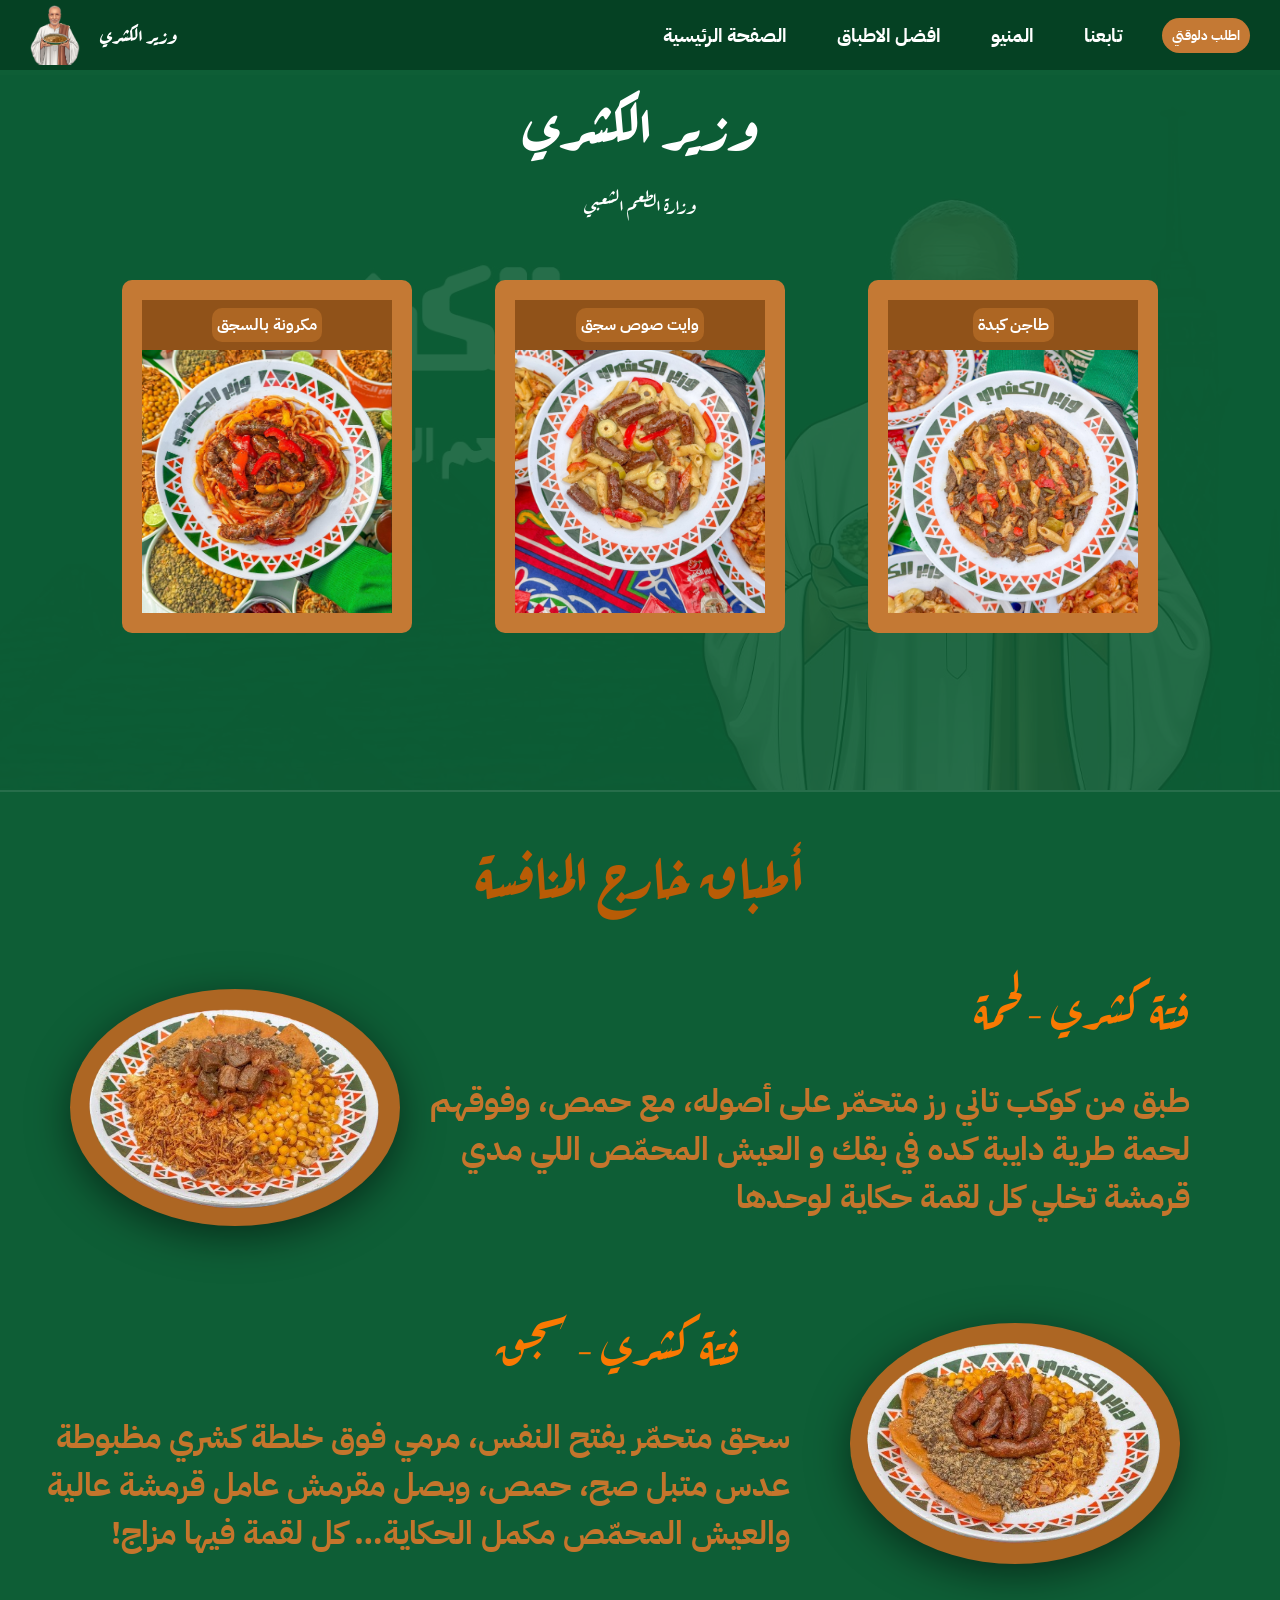
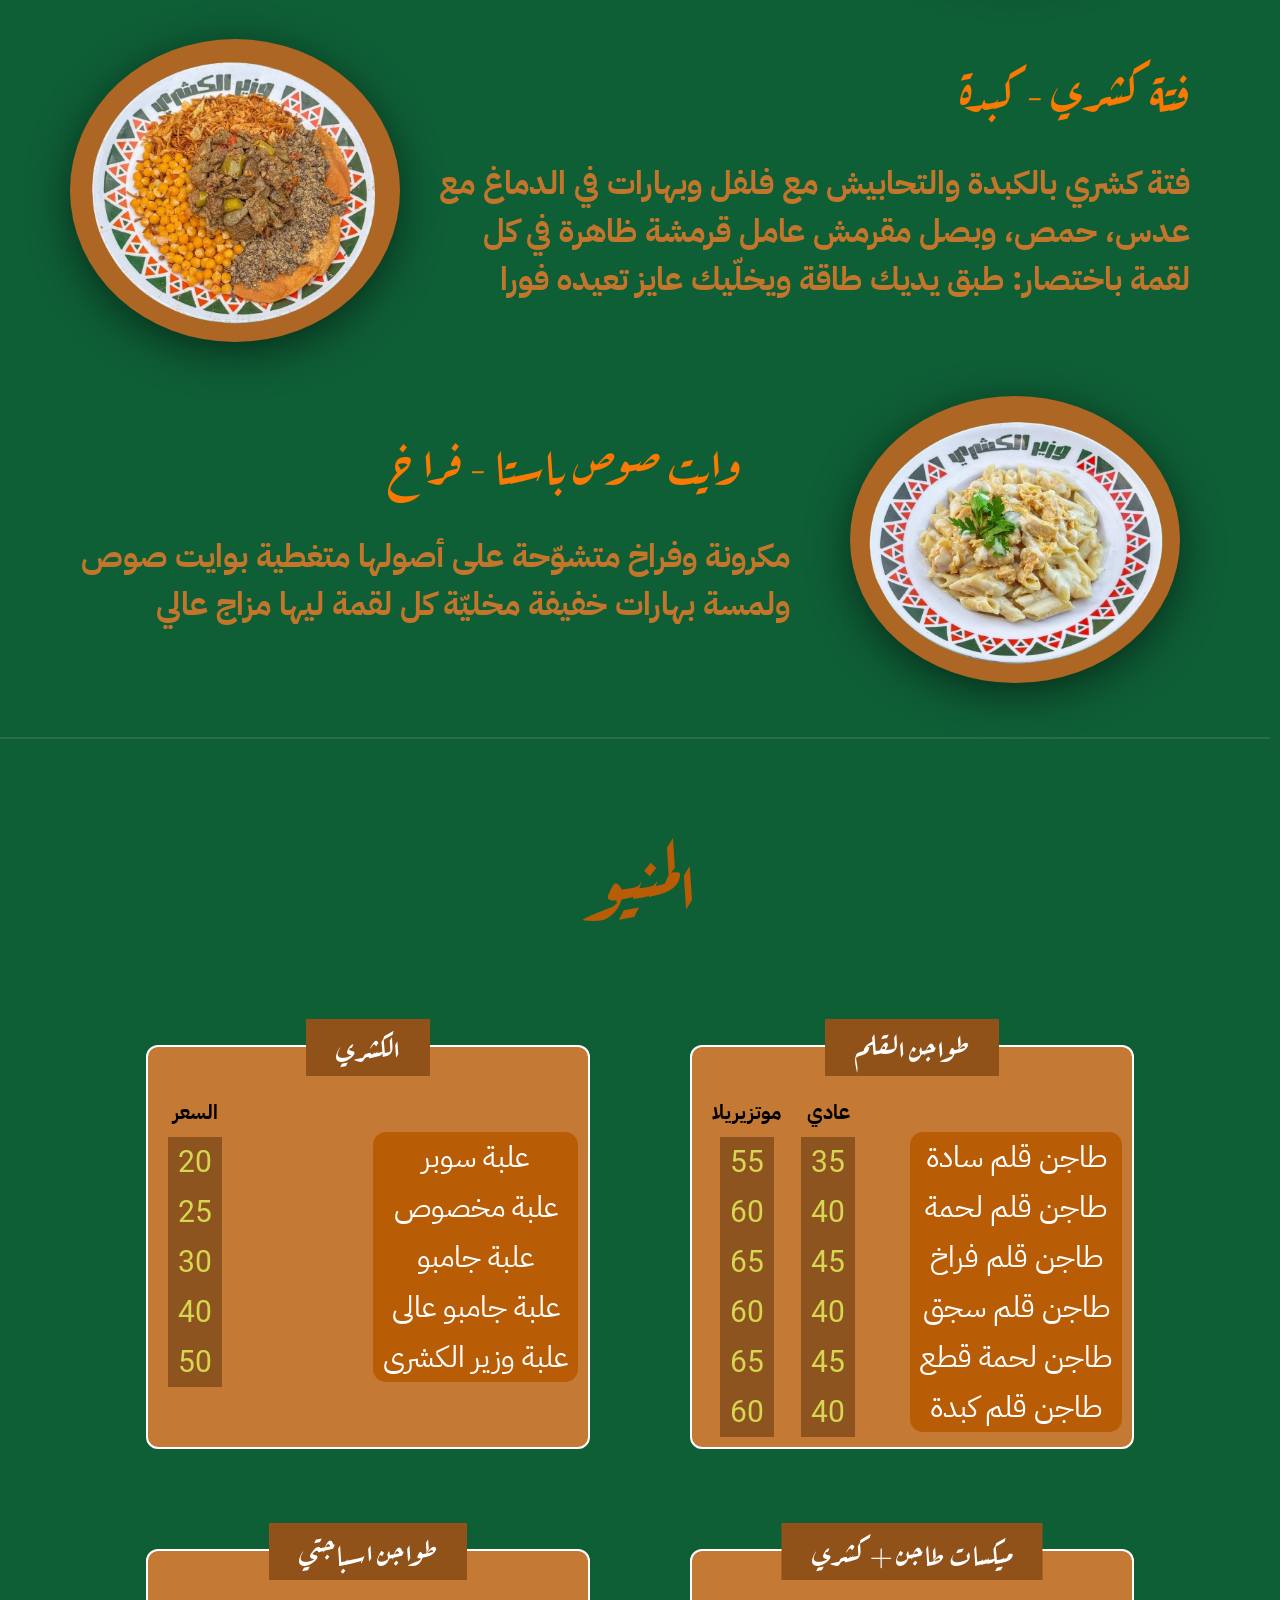
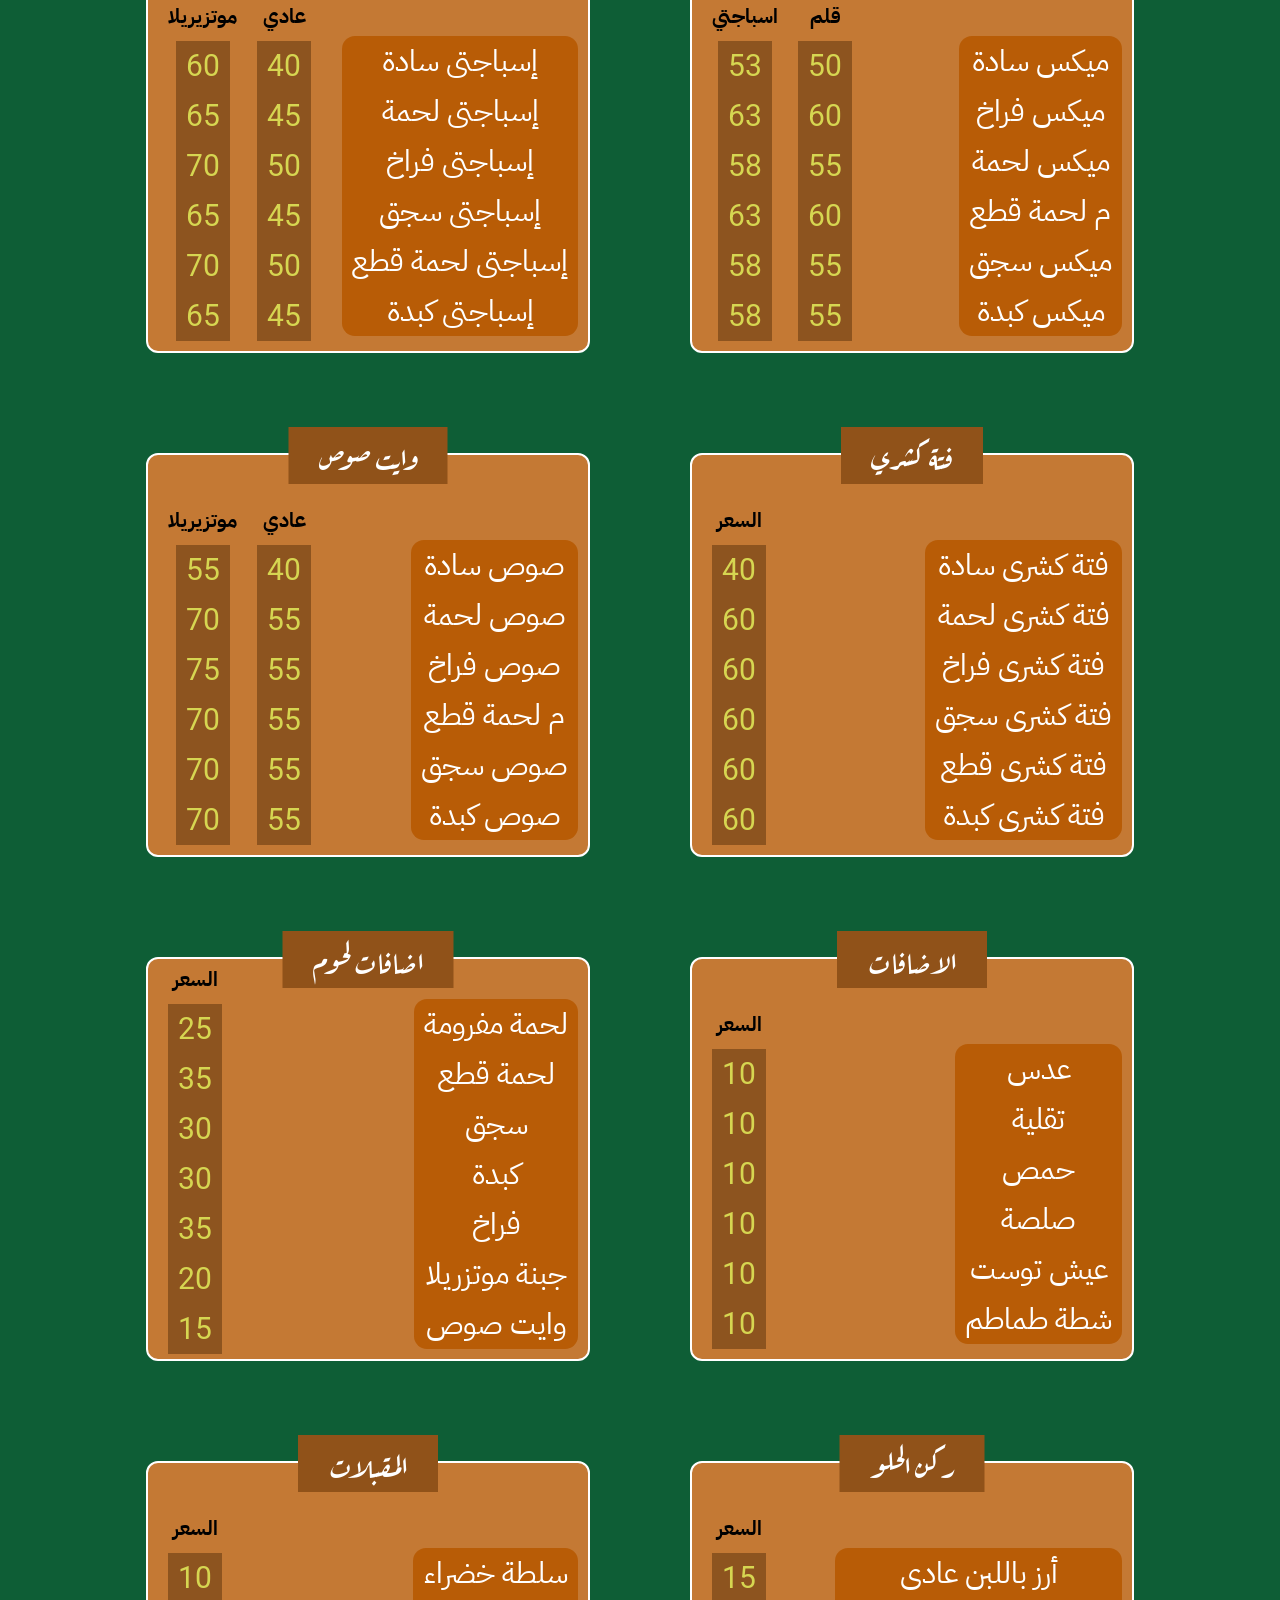
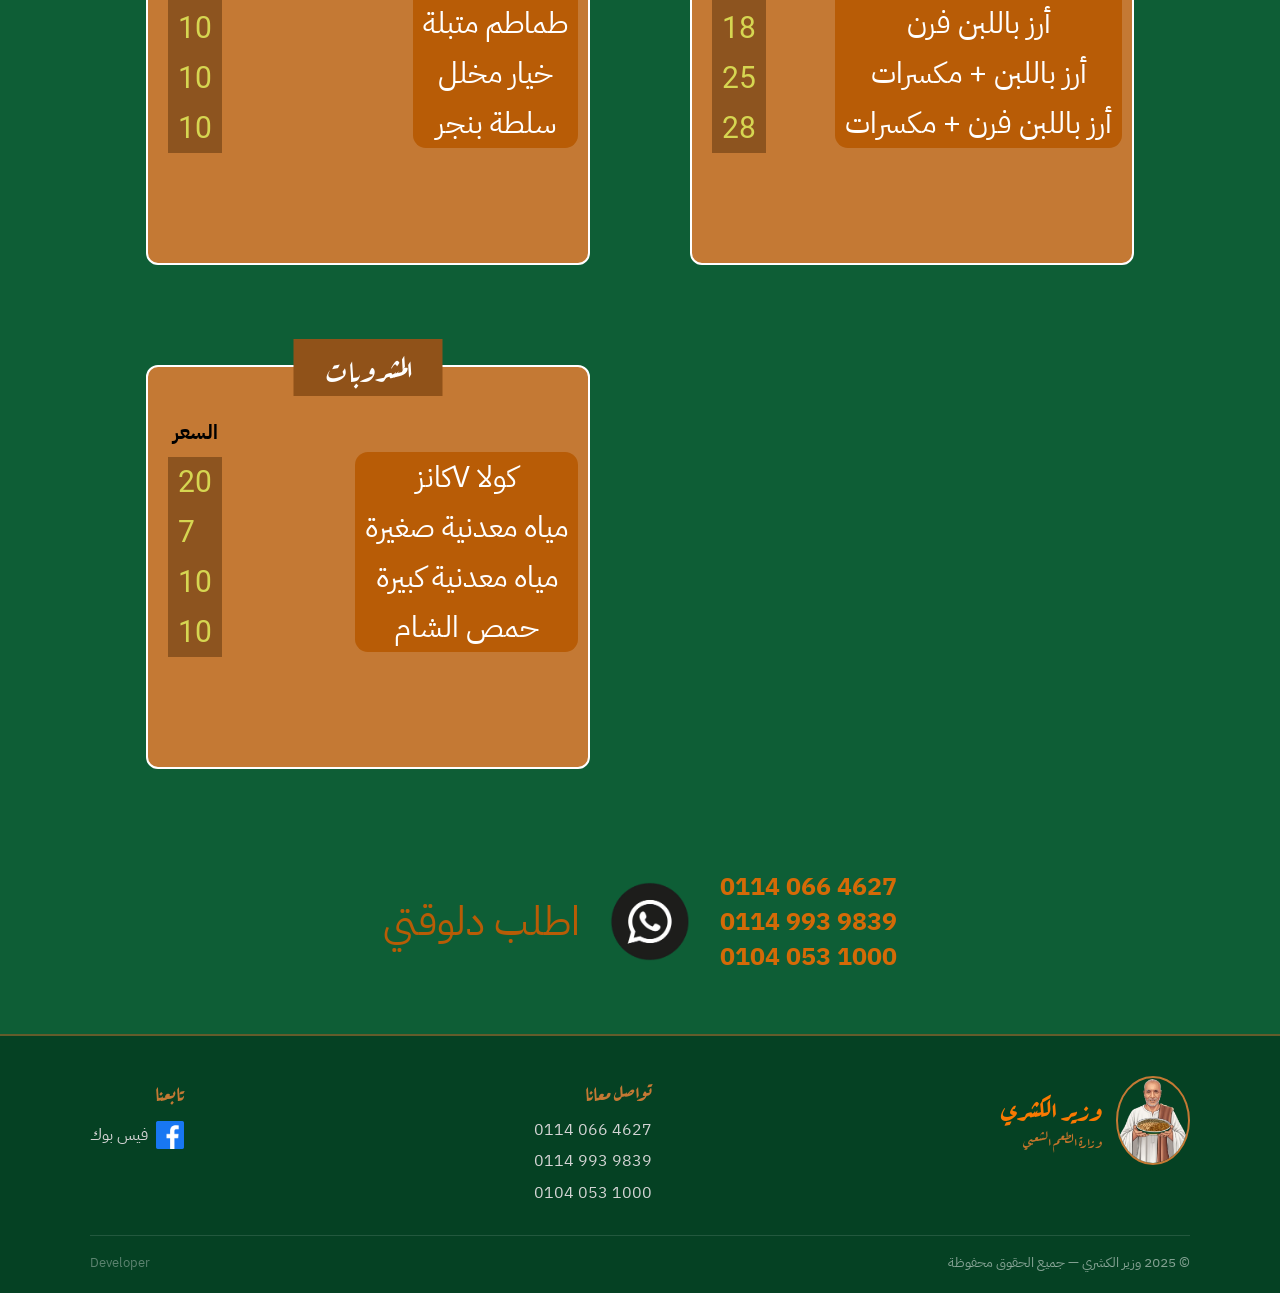
==== Index.html @ 10cee9a2 "Add files via upload" ====
<!DOCTYPE html>
<html lang="en">

<head>
  <link href="https://fonts.googleapis.com/css2?family=Noto+Naskh+Arabic:wght@400;700&display=swap" rel="stylesheet">
  <link href="https://fonts.googleapis.com/css2?family=Tajawal:wght@400;700&display=swap" rel="stylesheet">
  <link href="https://fonts.googleapis.com/css2?family=IBM+Plex+Sans+Arabic:wght@400;700&display=swap" rel="stylesheet">
  <link rel="preconnect" href="https://fonts.googleapis.com">
  <link rel="preconnect" href="https://fonts.gstatic.com" crossorigin>
  <link
    href="https://fonts.googleapis.com/css2?family=Aref+Ruqaa:wght@400;700&family=Roboto:ital,wght@0,100..900;1,100..900&display=swap"
    rel="stylesheet">
  <link rel="stylesheet" href="Css/style-general.css">
  <link rel="stylesheet" href="Css/style-header.css">
  <link rel="stylesheet" href="Css/style.css">
  <link rel="stylesheet" href="Css/style-footer.css">
  <meta charset="UTF-8">
  <meta name="viewport" content="width=device-width, initial-scale=1.0">
  <title>وزير الكشري</title>
</head>

<body>

  <header class="header">
    <div class="brand-side">
      <img class="brand-img" src="Images/brand.png">
      <div class="logo-container">
        <div class="logo">وزير الكشري</div>
        <span class="logo-tooltip">وزارة الطعم الشعبي</span>
      </div>
    </div>
    <nav class="nav">
      <ul class="links">
        <div class="tooltip-container">
          <li><a class="main-page-link" href="#home">الصفحة الرئيسية</a></li>
          <span class="tooltip">Main page</span>
        </div>
        <div class="tooltip-container">
          <li><a class="special-dish-link" href="#special-dishes">افضل الاطباق</a></li>
          <span class="tooltip">Special Dishes</span>
        </div>
        <div class="tooltip-container">
          <li><a class="menu-link" href="#menu-section">المنيو</a></li>
          <span class="tooltip">Menu</span>
        </div>
        <div class="tooltip-container">
          <li><a class="contact-link" href="#Follow-us-word">تابعنا</a></li>
          <span class="tooltip">Follow us</span>
        </div>
        <a href="#order-now-title" class="order-button">اطلب دلوقتي</a>
      </ul>
    </nav>
  </header>

  <div class="scroll-wrapper">
    <section class="home-section" id="home">
      <img class="background-image" src="Images/background-image.jpeg">
      <div class="intro">
        <h1 class="h1">وزير الكشري</h1>
        <p class="sub-intro">وزارة الطعم الشعبي</p>
      </div>
      <div class="main">
        <div class="item-container">
          <div class="item-name-container">
            <span class="dish-name">مكرونة بالسجق</span>
          </div>
          <img class="item-img" src="Images/first-img.jpeg" alt="">
          <div class="order-now-container">
            <a href="#order-now-title" class="order-link">اطلب دلوقتي</a>
          </div>
        </div>
        <div class="item-container">
          <div class="item-name-container">
            <span class="dish-name">وايت صوص سجق</span>
          </div>
          <img class="item-img" src="Images/second-img.jpeg" alt="">
          <div class="order-now-container">
            <a href="#order-now-title" class="order-link">اطلب دلوقتي</a>
          </div>
        </div>
        <div class="item-container item-container-3">
          <div class="item-name-container">
            <span class="dish-name">طاجن كبدة</span>
          </div>
          <img class="item-img" src="Images/third-img.jpeg" alt="">
          <div class="order-now-container num">
            <a href="#order-now-title" class="order-link">اطلب دلوقتي</a>
          </div>
        </div>
      </div>
    </section>

    <div class="h2-div">
      <h2 class="h2">أطباق خارج المنافسة</h2>
    </div>

    <section class="special-dishes-section" id="special-dishes">

      <div class="items-block">
        <div class="special-item-1">
          <a href="#media-section"><img class="special-dish-img-1" src="Images/special-dish-img-1.png"></a>
          <div class="description-div">
            <span class="special-dish-name">فتة كشري - لحمة</span>
            <p class="dish-description-1">
              طبق من كوكب تاني رز متحمّر على أصوله، مع حمص، وفوقهم لحمة
              طرية دايبة كده في بقك
              و العيش المحمّص اللي مدي قرمشة تخلي كل لقمة حكاية لوحدها
            </p>
          </div>
        </div>
        <div class="special-item-2">
          <div class="description-div">
            <span class="special-dish-name">فتة كشري - سجق</span>
            <p class="dish-description-2">
              سجق متحمّر يفتح النفس، مرمي فوق خلطة كشري مظبوطة
              عدس متبل صح، حمص، وبصل مقرمش عامل قرمشة عالية
              والعيش المحمّص مكمل الحكاية… كل لقمة فيها مزاج!
            </p>
          </div>
          <a href="#media-section"><img class="special-dish-img-2" src="Images/special-dish-img-2.png"></a>
        </div>
        <div class="special-item-3">
          <a href="#media-section"><img class="special-dish-img-3" src="Images/special-dish-img-3.png"></a>
          <div class="description-div">
            <span class="special-dish-name">فتة كشري - كبدة</span>
            <p class="dish-description-3">
              فتة كشري بالكبدة والتحابيش مع فلفل وبهارات في الدماغ مع
              عدس، حمص، وبصل مقرمش عامل قرمشة ظاهرة في كل لقمة
              باختصار: طبق يديك طاقة ويخلّيك عايز تعيده فورا
            </p>
          </div>
        </div>
        <div class="special-item-4">
          <div class="description-div">
            <span class="special-dish-name">وايت صوص باستا - فراخ</span>
            <p class="dish-description-4">
              مكرونة وفراخ متشوّحة على أصولها متغطية بوايت صوص
              ولمسة بهارات خفيفة مخليّة كل لقمة ليها مزاج عالي
            </p>
          </div>
          <a href="#media-section"><img class="special-dish-img-4" src="Images/special-dish-img-4.png"></a>
        </div>
      </div>
    </section>

    <section class="menu-section">
      <p class="the-menu" id="menu-section">المنيو</p>

      <div class="menu-box">
        <span class="menu-title">الكشري</span>
        <div class="item-name">
          <p>علبة سوبر</p>
          <p>علبة مخصوص</p>
          <p>علبة جامبو</p>
          <p>علبة جامبو عالى</p>
          <p>علبة وزير الكشرى</p>
        </div>
        <div class="item-prices">
          <div class="culom-type">
            <span class="item-type">السعر</span>
            <div class="prices">
              <p>20</p>
              <p>25</p>
              <p>30</p>
              <p>40</p>
              <p>50</p>
            </div>
          </div>
        </div>
      </div>

      <div class="menu-box">
        <span class="menu-title">طواجن القلم</span>
        <div class="item-prices">
          <div class="culom-type">
            <span class="item-type">موتزيريلا</span>
            <div class="prices">
              <p>55</p>
              <p>60</p>
              <p>65</p>
              <p>60</p>
              <p>65</p>
              <p>60</p>
            </div>
          </div>
          <div class="culom-type">
            <span class="item-type">عادي</span>
            <div class="prices">
              <p>35</p>
              <p>40</p>
              <p>45</p>
              <p>40</p>
              <p>45</p>
              <p>40</p>
            </div>
          </div>
        </div>
        <div class="item-name">
          <p>طاجن قلم سادة</p>
          <p>طاجن قلم لحمة</p>
          <p>طاجن قلم فراخ</p>
          <p>طاجن قلم سجق</p>
          <p>طاجن لحمة قطع</p>
          <p>طاجن قلم كبدة</p>
        </div>
      </div>

      <div class="menu-box">
        <span class="menu-title">طواجن اسباجتي</span>
        <div class="item-prices">
          <div class="culom-type">
            <span class="item-type">موتزيريلا</span>
            <div class="prices">
              <p>60</p>
              <p>65</p>
              <p>70</p>
              <p>65</p>
              <p>70</p>
              <p>65</p>
            </div>
          </div>
          <div class="culom-type">
            <span class="item-type">عادي</span>
            <div class="prices">
              <p>40</p>
              <p>45</p>
              <p>50</p>
              <p>45</p>
              <p>50</p>
              <p>45</p>
            </div>
          </div>
        </div>
        <div class="item-name">
          <p>إسباجتى سادة</p>
          <p>إسباجتى لحمة</p>
          <p>إسباجتى فراخ</p>
          <p>إسباجتى سجق</p>
          <p>إسباجتى لحمة قطع</p>
          <p>إسباجتى كبدة</p>
        </div>
      </div>

      <div class="menu-box">
        <span class="menu-title">ميكسات طاجن + كشري</span>
        <div class="item-prices">
          <div class="culom-type">
            <span class="item-type">اسباجتي</span>
            <div class="prices">
              <p>53</p>
              <p>63</p>
              <p>58</p>
              <p>63</p>
              <p>58</p>
              <p>58</p>
            </div>
          </div>
          <div class="culom-type">
            <span class="item-type">قلم</span>
            <div class="prices">
              <p>50</p>
              <p>60</p>
              <p>55</p>
              <p>60</p>
              <p>55</p>
              <p>55</p>
            </div>
          </div>
        </div>
        <div class="item-name">
          <p>ميكس سادة</p>
          <p>ميكس فراخ</p>
          <p>ميكس لحمة</p>
          <p>م لحمة قطع</p>
          <p>ميكس سجق</p>
          <p>ميكس كبدة</p>
        </div>
      </div>

      <div class="menu-box">
        <span class="menu-title">وايت صوص</span>
        <div class="item-prices">
          <div class="culom-type">
            <span class="item-type">موتزيريلا</span>
            <div class="prices">
              <p>55</p>
              <p>70</p>
              <p>75</p>
              <p>70</p>
              <p>70</p>
              <p>70</p>
            </div>
          </div>
          <div class="culom-type">
            <span class="item-type">عادي</span>
            <div class="prices">
              <p>40</p>
              <p>55</p>
              <p>55</p>
              <p>55</p>
              <p>55</p>
              <p>55</p>
            </div>
          </div>
        </div>
        <div class="item-name">
          <p>صوص سادة</p>
          <p>صوص لحمة</p>
          <p>صوص فراخ</p>
          <p>م لحمة قطع</p>
          <p>صوص سجق</p>
          <p>صوص كبدة</p>
        </div>
      </div>

      <div class="menu-box">
        <span class="menu-title">فتة كشري</span>
        <div class="item-name">
          <p>فتة كشرى سادة</p>
          <p>فتة كشرى لحمة</p>
          <p>فتة كشرى فراخ</p>
          <p>فتة كشرى سجق</p>
          <p>فتة كشرى قطع</p>
          <p>فتة كشرى كبدة</p>
        </div>
        <div class="item-prices">
          <div class="culom-type">
            <span class="item-type">السعر</span>
            <div class="prices">
              <p>40</p>
              <p>60</p>
              <p>60</p>
              <p>60</p>
              <p>60</p>
              <p>60</p>
            </div>
          </div>
        </div>
      </div>

      <div class="menu-box">
        <span class="menu-title">اضافات لحوم</span>
        <div class="item-name-meat">
          <p>لحمة مفرومة</p>
          <p>لحمة قطع</p>
          <p>سجق</p>
          <p>كبدة</p>
          <p>فراخ</p>
          <p>جبنة موتزريلا</p>
          <p>وايت صوص</p>
        </div>
        <div class="item-prices">
          <div class="culom-type-meat">
            <span class="item-type">السعر</span>
            <div class="prices">
              <p>25</p>
              <p>35</p>
              <p>30</p>
              <p>30</p>
              <p>35</p>
              <p>20</p>
              <p>15</p>
            </div>
          </div>
        </div>
      </div>

      <div class="menu-box">
        <span class="menu-title">الاضافات</span>
        <div class="item-name">
          <p>عدس</p>
          <p>تقلية</p>
          <p>حمص</p>
          <p>صلصة</p>
          <p>عيش توست</p>
          <p>شطة طماطم</p>
        </div>
        <div class="item-prices">
          <div class="culom-type">
            <span class="item-type">السعر</span>
            <div class="prices">
              <p>10</p>
              <p>10</p>
              <p>10</p>
              <p>10</p>
              <p>10</p>
              <p>10</p>
            </div>
          </div>
        </div>
      </div>

      <div class="menu-box">
        <span class="menu-title">المقبلات</span>
        <div class="item-name">
          <p>سلطة خضراء</p>
          <p>طماطم متبلة</p>
          <p>خيار مخلل</p>
          <p>سلطة بنجر</p>
        </div>
        <div class="item-prices">
          <div class="culom-type">
            <span class="item-type">السعر</span>
            <div class="prices">
              <p>10</p>
              <p>10</p>
              <p>10</p>
              <p>10</p>
            </div>
          </div>
        </div>
      </div>

      <div class="menu-box">
        <span class="menu-title">ركن الحلو</span>
        <div class="item-name">
          <p>أرز باللبن عادى</p>
          <p>أرز باللبن فرن</p>
          <p>أرز باللبن + مكسرات</p>
          <p>أرز باللبن فرن + مكسرات</p>
        </div>
        <div class="item-prices">
          <div class="culom-type">
            <span class="item-type">السعر</span>
            <div class="prices">
              <p>15</p>
              <p>18</p>
              <p>25</p>
              <p>28</p>
            </div>
          </div>
        </div>
      </div>

      <div class="menu-box">
        <span class="menu-title">المشروبات</span>
        <div class="item-name">
          <p>كانزV كولا</p>
          <p>مياه معدنية صغيرة</p>
          <p>مياه معدنية كبيرة</p>
          <p>حمص الشام</p>
        </div>
        <div class="item-prices">
          <div class="culom-type">
            <span class="item-type">السعر</span>
            <div class="prices">
              <p>20</p>
              <p>7</p>
              <p>10</p>
              <p>10</p>
            </div>
          </div>
        </div>
      </div>

      <div class="Whatsapp-contaner">
        <p class="order-now-title" id="order-now-title">اطلب دلوقتي</p>
        <div class="Whatsapp-num-div">
          <div class="WhatsApp-icon-div">
            <img class="whatsapp-icon" src="icons/whatsapp-icon-.png" alt="">
            <span class="WhatsApp-tooltip">WhatsApp</span>
          </div>
          <div class="Whatsapp-numbers">
            <p class="num">0114 066 4627</p>
            <p class="num">0114 993 9839</p>
            <p class="num">0104 053 1000</p>
          </div>
        </div>
      </div>

    </section>

    
  </div>

  <footer class="site-footer">
    <div class="footer-content">
      <div class="footer-brand">
        <img class="footer-brand-img" src="Images/brand.png" alt="وزير الكشري">
        <div class="footer-brand-text">
          <span class="footer-name">وزير الكشري</span>
          <span class="footer-slogan">وزارة الطعم الشعبي</span>
        </div>
      </div>
      <div class="footer-contact">
        <span class="footer-heading">تواصل معانا</span>
        <p>0114 066 4627</p>
        <p>0114 993 9839</p>
        <p>0104 053 1000</p>
      </div>
      <div class="footer-social">
        <span class="footer-heading">تابعنا</span>
        <a class="footer-fb-link" href="https://www.facebook.com/WazeerElkoshary/" target="_blank">
          <img class="footer-fb-icon" src="icons/facebock-image.png" alt="Facebook">
          <span>فيس بوك</span>
        </a>
      </div>
    </div>
    <div class="footer-bottom">
      <p class="copyright">&copy; 2025 وزير الكشري — جميع الحقوق محفوظة</p>
      <a class="dev-page-link" href="http://127.0.0.1:5500/developer-page.html" target="_blank">Developer</a>
    </div>
  </footer>


</body>

</html>
---- Css/style-general.css ----
html {
  scroll-behavior: smooth;
}

body {
  font-family: Roboto, Arial, Helvetica, sans-serif;
  margin: 0;
  min-height: 100vh;
  background-color: #0e5e36;
  padding-top: 75px;
  display: flex;
  flex-direction: column;
}

@media (max-width: 768px) {
  .brand-side {
    display: flex;
    align-items: center;
    gap: 10px;
  }

  .logo {
    display: none;
  }

  .brand-img {
    position: relative;
    height: 45px;
    width: 45px;
    border-radius: 50%;
    object-fit: cover;
    object-position: top;
  }

  .nav .links a {
    font-size: 0.8rem;
    text-decoration: none;
    color: white;
    opacity: 0.9;
  }

  .background-image,
  .item-container-3,
  .tooltip,
  .logo-tooltip,
  .WhatsApp-tooltip {
    display: none;
  }

  .main .item-container-3 {
    display: none;
  }

  .main {
    position: relative;
    left: 40px;
    display: flex;
    align-items: center;
  }

  .sub-intro {
    font-size: 20px;
    text-align: center;
    color: white;
  }

  .h2-div {
    margin-top: -100px;
  }

  .special-dishes-section {
    display: flex;
    flex-direction: column;
  }

  .special-item-1,
  .special-item-2,
  .special-item-3,
  .special-item-4 {
    display: flex;
    align-items: center;
    justify-content: space-between;
  }

  .items-block .special-dish-img-1,
  .items-block .special-dish-img-2,
  .items-block .special-dish-img-3,
  .items-block .special-dish-img-4 {
    width: 200px;
  }

  .description-div .dish-description-1,
  .description-div .dish-description-2,
  .description-div .dish-description-3,
  .description-div .dish-description-4 {
    font-size: 1.2rem;
  }

  .scroll-wrapper .menu-section {
    position: relative;
    top: 300px;
    grid-template-columns: repeat(2, 1fr);
  }

  .menu-section .menu-box {
    width: 260px;
    height: 300px;
    padding: 10px 20px;
  }

  .menu-box .menu-title {
    font-size: 20px;
    padding: 5px 30px;
    top: -25px;
  }

  .menu-box .item-name,
  .menu-box .item-name-meat {
    padding: 0 8px;
    font-size: 18px;
    font-weight: 700;
    right: 10px;
    top: 48px;
    line-height: 38px;
  }

  .item-prices .culom-type,
  .item-prices .culom-type-meat {
    top: 10px;
  }

  .item-type {
    font-size: 14px;
    font-weight: 700;
  }

  .culom-type .prices,
  .culom-type-meat .prices {
    font-size: 18px;
    line-height: 37px;
    padding: 0px 8px;
    margin-top: 8px;
  }

  .Whatsapp-contaner .order-now-title {
    font-size: 30px;
  }

  .Whatsapp-contaner .whatsapp-icon {
    width: 60px;
  }

  .Whatsapp-numbers .num {
    font-size: 18px;
  }

  .contact-section .facebock-cotainer {
    top: -230px;
  }
}

@media (768px < width <= 1190px) {
  .background-image {
    display: none;
  }

  .home-section {
    border-bottom: 1px solid rgba(128, 128, 128, 0.5);
  }

  .items-block .special-dish-img-1,
  .items-block .special-dish-img-2,
  .items-block .special-dish-img-3,
  .items-block .special-dish-img-4 {
    width: 270px;
  }

  .description-div .dish-description-1,
  .description-div .dish-description-2,
  .description-div .dish-description-3,
  .description-div .dish-description-4 {
    font-size: 1.8rem;
  }

  .scroll-wrapper .menu-section {
    position: relative;
    top: 280px;
    grid-template-columns: repeat(2, 1fr);
  }

  .menu-section .menu-box {
    width: 350px;
    height: 350px;
    padding: 10px 20px;
  }

  .menu-box .menu-title {
    font-size: 25px;
    top: -25px;
  }

  .menu-box .item-name,
  .menu-box .item-name-meat {
    top: 50px;
    line-height: 45px;
    font-size: 25px;
  }

  .item-prices .culom-type,
  .item-prices .culom-type-meat {
    top: 10px;
  }

  .item-type {
    font-size: 17px;
  }

  .culom-type .prices,
  .culom-type-meat .prices {
    font-size: 23px;
    line-height: 45px;
    padding: 0px 8px;
    margin-top: 10px;
  }

  .Whatsapp-contaner .order-now-title {
    font-size: 34px;
  }

  .Whatsapp-contaner .whatsapp-icon {
    width: 70px;
  }

  .Whatsapp-numbers .num {
    font-size: 24px;
  }

 
}

@media (1190px < width <= 1590px) {
  

  .items-block .special-dish-img-1,
  .items-block .special-dish-img-2,
  .items-block .special-dish-img-3,
  .items-block .special-dish-img-4 {
    width: 300px;
  }

  .description-div .dish-description-1,
  .description-div .dish-description-2,
  .description-div .dish-description-3,
  .description-div .dish-description-4 {
    font-size: 2rem;
  }

  .scroll-wrapper .menu-section {
    position: relative;
    top: 290px;
    grid-template-columns: repeat(2, 1fr);
  }

 
}

@media (width > 1590px) {
  .scroll-wrapper .menu-section {
    position: relative;
    top: 500px;
    grid-template-columns: repeat(3, 1fr);
  }
}
---- Css/style-header.css ----
.header {
  white-space: nowrap;
  display: flex;
  align-items: center;
  justify-content: space-between;
  background-color: #054123;
  position: fixed;
  left: 0;
  right: 0;
  top: 0;
  height: 70px;
  z-index: 100;
  font-family: "IBM Plex Sans Arabic", sans-serif;
}

.links {
  position: relative;
  right: 30px;
  list-style: none;
  display: flex;
  align-items: center;
  gap: 30px;
}

.links a {
  font-weight: 700;
  font-size: 19px;
  text-decoration: none;
  color: white;
  padding: 6px 10px;
  border-radius: 6px;
  transition: all 0.2s;
  display: inline-block;
}

.main-page-link:hover,
.special-dish-link:hover,
.menu-link:hover,
.contact-link:hover {
  transform: scale(1.1); /* ✅ */
}

.logo-container {
  display: flex;
  justify-content: center;
  position: relative;
}

.logo {
  position: relative;
  left: 10px;
  color: white;
  font-weight: 700;
  font-size: 20px;
  font-family: "Aref Ruqaa", serif;
  cursor: pointer;
}

.logo:hover {
  transform: scale(1.2);
}

.logo-tooltip {
  position: absolute;
  bottom: -35px;
  color: white;
  background: none;

  font-family: "Aref Ruqaa", serif;
  border-radius: 20px;
  font-size: 16px;
  white-space: nowrap;
  pointer-events: none;
  opacity: 0;
  transition: opacity 0.2s;
}

.logo-container:hover .logo-tooltip {
  opacity: 1;
}

.links .order-button {
  font-size: 13px;
  background-color: #c47934;
  color: white;
  border: none;
  padding: 8px 10px;
  border-radius: 60px;
  transition: all 0.25s;
  font-family: "IBM Plex Sans Arabic", sans-serif;
  cursor: pointer;
  
}

.order-button:hover {
  opacity: 0.9;
}

.brand-side {
  position: relative;
  left: 30px;
  display: flex;
  align-items: center;
  gap: 10px;
}

.brand-img {
  width: 50px;
}

.tooltip-container {
  position: relative;
  display: flex;
  justify-content: center;
}

.tooltip {
  position: absolute;
  bottom: -40px;
  white-space: nowrap;
  background-color: #c47934;
  padding: 4px 7px;
  border-radius: 20px;
  color: white;
  font-family: Roboto;
  font-weight: 700;
  font-size: 13px;
  opacity: 0;
  pointer-events: none;
  transition: all 0.2s;
}

.tooltip-container:hover .tooltip {
  opacity: 1;
}
---- Css/style.css ----
.home-section {
  position: relative;
}

.background-image {
  position: absolute;
  top: 0;
  left: 0;
  width: 100%;
  height: 715px;
  object-fit: cover;
  object-position: middle;
  opacity: 0.1;
  z-index: 0;
  border-bottom: 2px solid white;
}

.special-dishes-section-backbround-img {
  position: absolute;
  top: -160px;
  bottom: 0;
  left: 0;
  width: 100%;
  height: 1665px;
  object-fit: cover;
  object-position: bottom;
  opacity: 0.1;
  z-index: 0;
}

.intro,
.main {
  position: relative;
  z-index: 1;
}

.h1 {
  color: white;
  font-family: "Aref Ruqaa", serif;
  font-size: 60px;
  margin: 0;
}

.sub-intro {
  font-family: "Aref Ruqaa", serif;
  color: white;
  font-size: 20px;
}

.intro {
  display: flex;
  align-items: center;
  justify-content: center;
  flex-direction: column;

}

.main {
  display: grid;
  grid-template-columns: repeat(3, 1fr);
  gap: 20px;
  padding: 30px 40px;
  max-width: 1100px;
  margin: 0 auto;
  justify-items: center;
}

.main img {
  width: 250px;
}

.item-container,
.item-container-3 {
  margin-top: 10px;
  position: relative;
  display: flex;
  align-items: center;
  justify-content: center;
  padding: 20px;
  background-color: #c47934;
  border-radius: 10px;
  width: 250px;
  transition: transform 0.3s ease;
}

.main div:hover {
  transform: scale(1.05);
}

.item-img:hover {
  opacity: 0.9;
}

.item-name-container {
  position: absolute;
  top: 20px;
  background-color: #905219;
  height: 50px;
  width: 250px;
  display: flex;
  align-items: center;
  justify-content: center;
  z-index: 1;
}

.order-now-container {
  position: absolute;
  bottom: 20px;
  background-color: #905219;
  height: 50px;
  width: 250px;
  display: flex;
  align-items: center;
  justify-content: center;
  opacity: 0;
  transition: opacity 0.7s ease;
}

.order-link,
.dish-name {
  text-decoration: none;
  color: white;
  font-family: "IBM Plex Sans Arabic", sans-serif;
  font-weight: 700;
  background-color: #ad6623;
  padding: 5px;
  border: 1px solid white;
  border-radius: 10px;
}

.dish-name {
  border: none;
}

.item-container:hover .order-now-container {
  opacity: 0.9;
  width: 240px;
}

.h2-div {
  position: relative;
  top: 160px;
  display: flex;
  justify-content: center;
}

.h2 {
  color: #b85c06;
  font-family: "Aref Ruqaa", serif;
  font-size: 60px;
  margin: 0;
  z-index: 1;
}

.special-dishes-section {
  position: relative;
  top: 210px;
  right: 10px;
  border-bottom: 2px solid rgba(255, 255, 255, 0.1);
  padding-bottom: 50px;
}

.special-item-1,
.special-item-2,
.special-item-3,
.special-item-4 {
  display: flex;
  align-items: center;
  justify-content: space-between;
  gap: 120px;
  padding: 0 10px;
}

.special-item-3 {
  gap: 80px;
}

.special-dish-img-1,
.special-dish-img-2,
.special-dish-img-3,
.special-dish-img-4 {
  width: 350px;
  filter: drop-shadow(0px 10px 20px rgba(0, 0, 0, 0.5));
  transition: transform 0.3s ease;
  background-color: #ad6623;
  border-radius: 50%;
  padding: 15px;
}

.special-dish-img-1:hover,
.special-dish-img-2:hover,
.special-dish-img-3:hover,
.special-dish-img-4:hover {
  transform: scale(1.08);
}

.special-dish-img-1,
.special-dish-img-3 {
  position: relative;
  left: 50px;
}

.special-dish-img-2,
.special-dish-img-4 {
  position: relative;
  right: 60px;
}

.dish-description-1,
.dish-description-2,
.dish-description-3,
.dish-description-4 {
  color: #c4752c;
  font-size: 40px;
  font-family: "IBM Plex Sans Arabic", sans-serif;
  font-weight: 700;
  max-width: 1300px;
}

.dish-description-3 {
  margin-left: 50px;
}

.dish-description-2,
.dish-description-4 {
  position: relative;
  left: 50px;
}

.special-dish-name {
  color: #f97902;
  font-family: "Aref Ruqaa", serif;
  font-size: 50px;
  text-align: right;
}

.description-div {
  position: relative;
  right: 50px;
  display: flex;
  flex-direction: column;
  direction: rtl;
  text-align: right;
}

.items-block {
  display: flex;
  flex-direction: column;
  gap: 50px;
  padding: 0 20px;
}

.menu-section {
  position: relative;
  width: fit-content;
  margin: 0 auto;
  display: grid;
  grid-template-columns: repeat(3, 400px);
  column-gap: 100px;
  row-gap: 100px;
  top: 500px;
}

.menu-box p,
.menu-box-meat p {
  margin: 0;
}

.menu-box {
  position: relative;
  background-color: #c47934;
  width: 400px;
  height: 400px;
  border: 2px solid white;
  border-radius: 12px;
  padding: 0 20px;
}

.menu-title {
  position: absolute;
  font-size: 30px;
  padding: 5px 30px;
  background-color: #905219;
  font-family: "Aref Ruqaa", serif;
  color: white;
  top: -28px;
  white-space: nowrap;
  left: 50%;
  transform: translateX(-50%) scale(1);
  transition: all 0.3s;
  cursor: default;
}

.menu-title:hover {
  transform: translateX(-50%) scale(1.3);
}

.item-prices {
  display: flex;
  align-items: center;
  font-size: 20px;
  gap: 20px;
}

.item-name,
.item-name-meat {
  background-color: #b85c06;
  padding: 0 10px;
  border-radius: 13px;
  color: white;
  position: absolute;
  font-size: 30px;
  font-family: "IBM Plex Sans Arabic", sans-serif;
  display: flex;
  flex-direction: column;
  align-items: center;
  right: 10px;
  top: 85px;
  line-height: 50px;
}

.culom-type,
.culom-type-meat {
  font-family: "IBM Plex Sans Arabic", sans-serif;
  display: flex;
  flex-direction: column;
  align-items: center;
  position: relative;
  top: 50px;
}

.item-type {
  font-weight: 700;
}

.prices {
  color: rgb(214, 214, 81);
  font-family: Roboto;
  font-size: 30px;
  margin-top: 10px;
  line-height: 50px;
  background-color: #8d541f;
  padding: 0px 10px;
}

.the-menu {
  grid-column: 1 / -1;
  text-align: center;
  font-size: 80px;
  font-family: "Aref Ruqaa", serif;
  color: #b85c06;
  margin: 0;
}

.culom-type-meat {
  top: 5px;
}

.item-name-meat {
  top: 40px;
}

.order-now-title {
  padding: 0;
  margin: 0;
}

.Whatsapp-contaner {
  display: flex;
  justify-content: center;
  align-items: center;
  grid-column: 1/ -1;
  gap: 30px;
}

.Whatsapp-num-div {
  display: flex;
  align-items: center;
  gap: 30px;
}

.whatsapp-icon {
  width: 80px;
}

.Whatsapp-numbers p {
  margin: 0;
  line-height: 35px;
}

.Whatsapp-numbers {
  display: flex;
  flex-direction: column;
  font-size: 25px;
  font-family: "IBM Plex Sans Arabic", sans-serif;
  color: #d46a07;
  font-weight: 700;
}

.order-now-title {
  font-size: 40px;
  color: #b85c06;
  font-family: "IBM Plex Sans Arabic", sans-serif;
  cursor: default;
}

.num,
.whatsapp-icon,
.Whatsapp-numbers,
.order-now-title {
  transition: all 0.3s ease;
}

.num:hover,
.Whatsapp-numbers:hover,
.whatsapp-icon:hover,
.order-now-title:hover {
  cursor: pointer;
  transform: scale(1.1);
}

.WhatsApp-icon-div {
  display: flex;
  flex-direction: column;
  justify-content: center;
  position: relative;
}

.WhatsApp-tooltip {
  position: absolute;
  font-size: 13px;
  font-weight: 700;
  font-family: "IBM Plex Sans Arabic", sans-serif;
  top: 100px;
  left: 50%;
  transform: translateX(-50%);

  opacity: 0;
  pointer-events: none;
  transition: opacity 0.3s;
  white-space: nowrap;
  background: #000000;
  padding: 12px;
  border-radius: 10px;
  color: white;
}

.WhatsApp-icon-div:hover .WhatsApp-tooltip {
  opacity: 1;
}
---- Css/style-footer.css ----
.site-footer {
  margin-top: auto;
  position: relative;
  top: 600px;
  background-color: #054123;
  border-top: 2px solid rgba(196, 121, 52, 0.5);
  padding: 40px 30px 20px;
  direction: rtl;
  font-family: "IBM Plex Sans Arabic", sans-serif;
  color: white;
}

.footer-content {
  max-width: 1100px;
  margin: 0 auto;
  display: flex;
  justify-content: space-between;
  align-items: flex-start;
  gap: 40px;
  flex-wrap: wrap;
}

.footer-brand {
  display: flex;
  align-items: center;
  gap: 14px;
}

.footer-brand-img {
  width: 70px;
  border-radius: 50%;
  border: 2px solid #c47934;
}

.footer-brand-text {
  display: flex;
  flex-direction: column;
}

.footer-name {
  font-family: "Aref Ruqaa", serif;
  font-size: 26px;
  font-weight: 700;
  color: #f97902;
}

.footer-slogan {
  font-family: "Aref Ruqaa", serif;
  font-size: 14px;
  color: #c4752c;
  margin-top: 2px;
}


.footer-contact {
  display: flex;
  flex-direction: column;
  gap: 4px;
}

.footer-contact p {
  margin: 0;
  font-size: 16px;
  color: #d4d4d4;
  direction: ltr;
  text-align: right;
  line-height: 1.7;
}

.footer-heading {
  font-family: "Aref Ruqaa", serif;
  font-size: 20px;
  font-weight: 700;
  color: #c47934;
  margin-bottom: 6px;
  display: block;
}

.footer-social {
  display: flex;
  flex-direction: column;
  gap: 8px;
}

.footer-fb-link {
  display: flex;
  align-items: center;
  gap: 8px;
  text-decoration: none;
  color: #d4d4d4;
  font-size: 16px;
  transition: transform 0.25s ease, color 0.25s ease;
}

.footer-fb-link:hover {
  transform: scale(1.08);
  color: #f97902;
}

.footer-fb-icon {
  width: 28px;
}


.footer-bottom {
  max-width: 1100px;
  margin: 28px auto 0;
  padding-top: 16px;
  border-top: 1px solid rgba(255, 255, 255, 0.12);
  display: flex;
  justify-content: space-between;
  align-items: center;
}

.copyright {
  margin: 0;
  font-size: 14px;
  color: rgba(255, 255, 255, 0.5);
}

.footer-bottom .dev-page-link {
  font-size: 13px;
  color: rgba(255, 255, 255, 0.35);
  text-decoration: none;
  transition: color 0.25s ease;
}

.footer-bottom .dev-page-link:hover {
  color: #c47934;
}


@media (max-width: 768px) {
  .site-footer {
    top: 350px;
    padding: 30px 20px 16px;
  }

  .footer-content {
    flex-direction: column;
    align-items: center;
    text-align: center;
    gap: 24px;
  }

  .footer-brand {
    flex-direction: column;
  }

  .footer-contact p {
    text-align: center;
  }

  .footer-fb-link {
    justify-content: center;
  }

  .footer-bottom {
    flex-direction: column;
    gap: 8px;
    text-align: center;
  }
}

@media (768px < width <= 1190px) {
  .site-footer {
    top: 350px;
  }
}

@media (1190px < width <= 1590px) {
  .site-footer {
    top: 350px;
  }
}
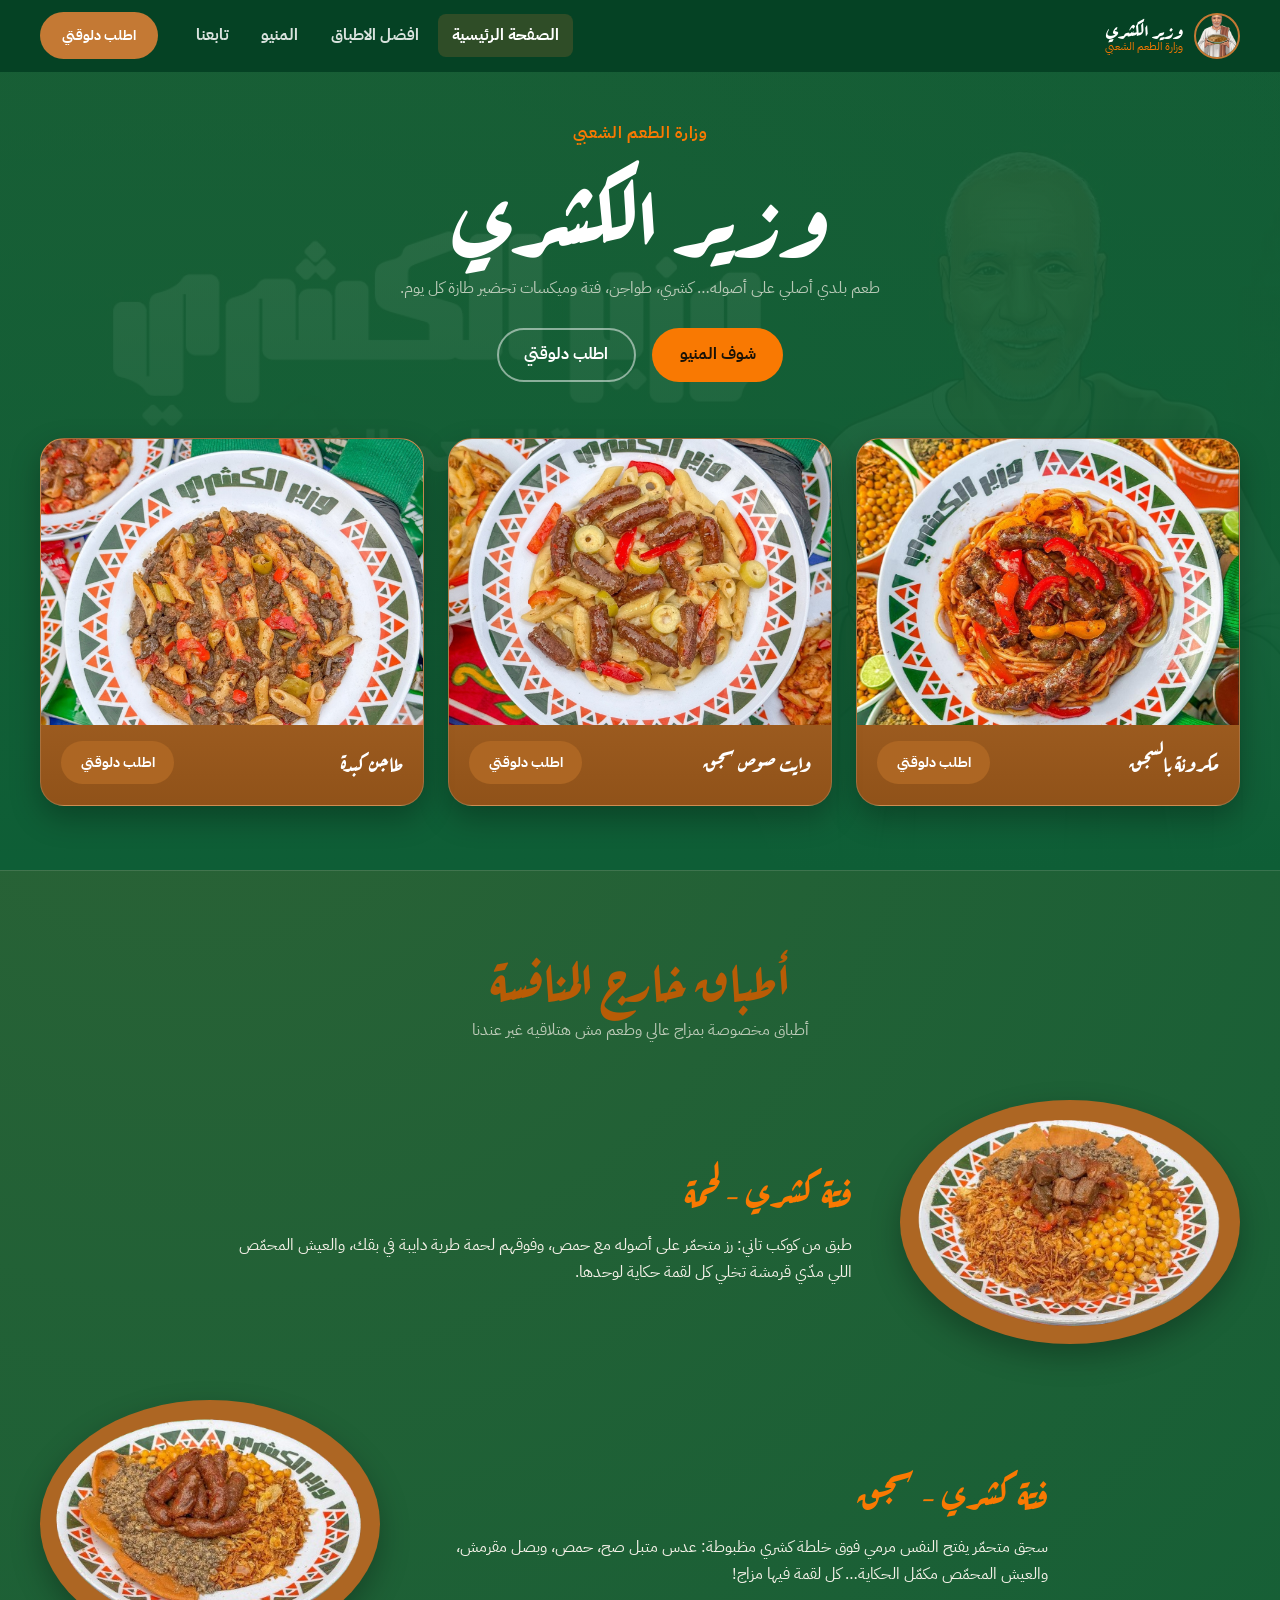
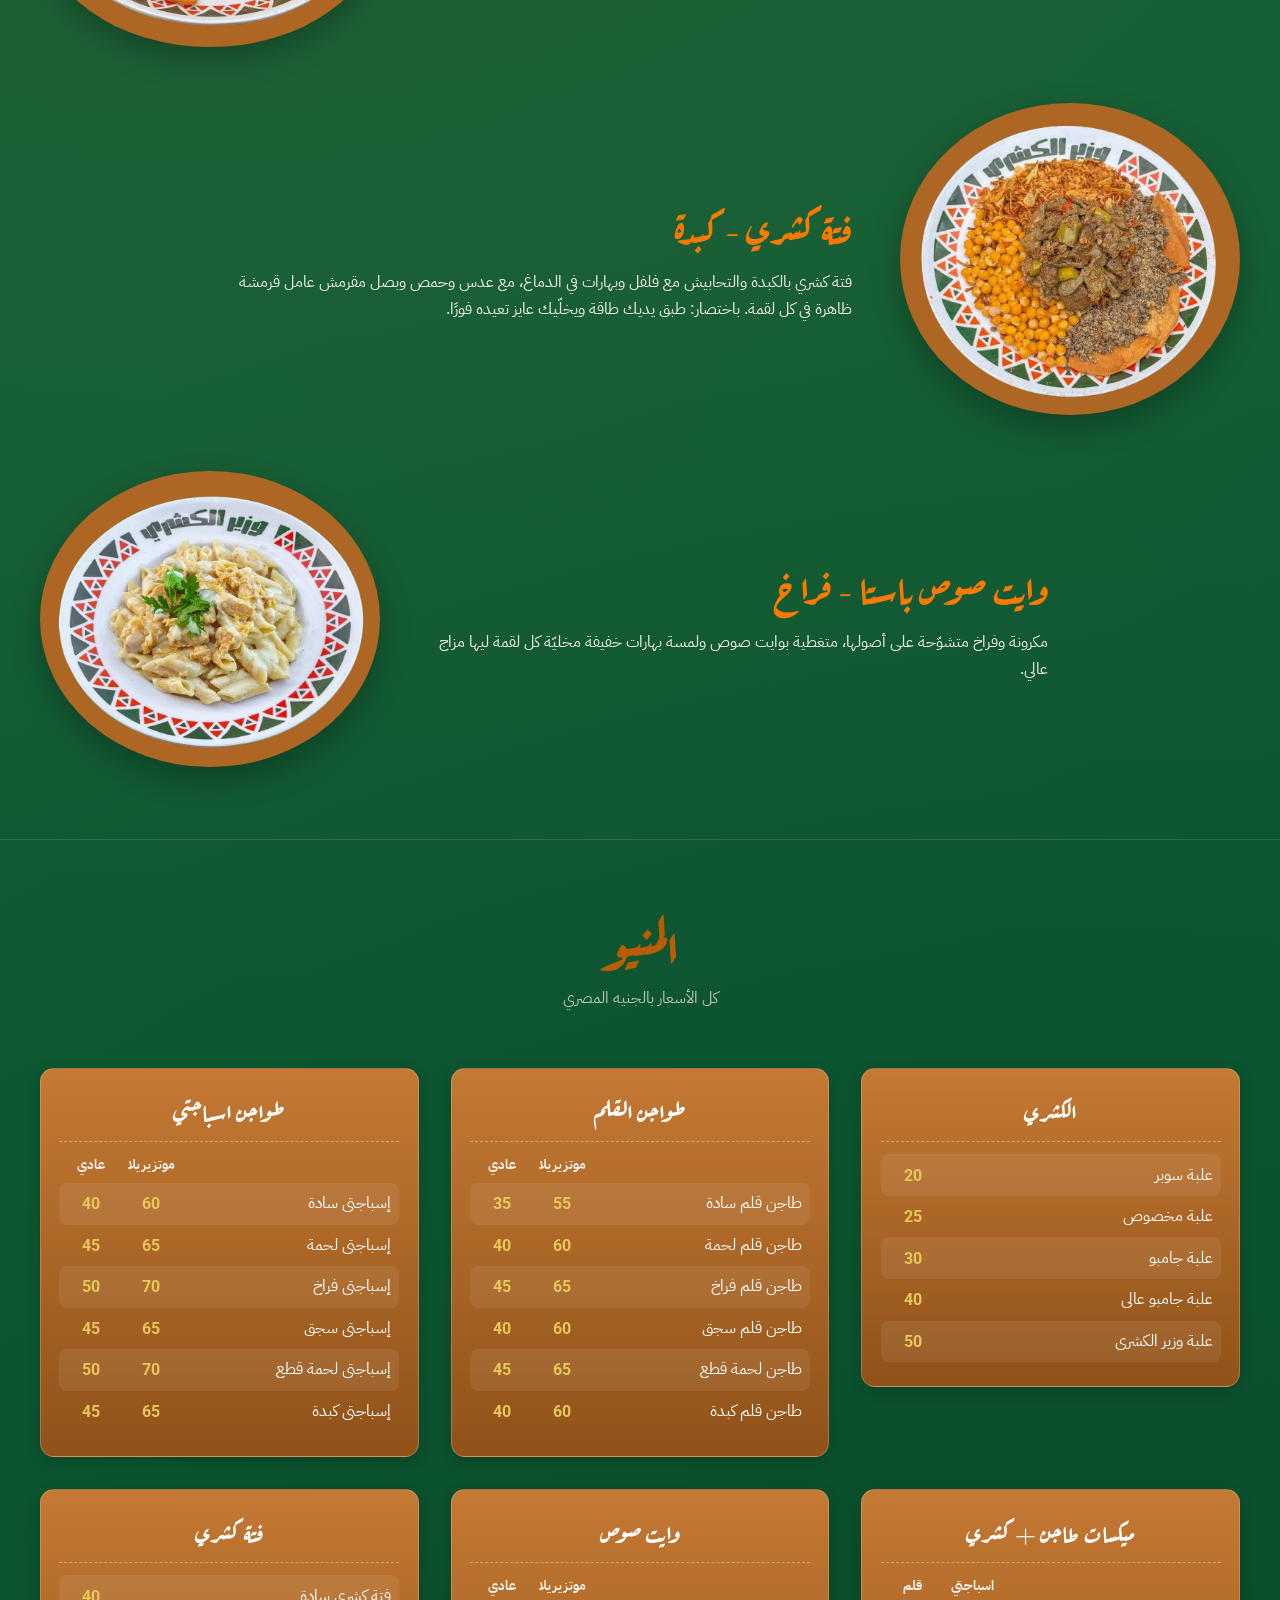
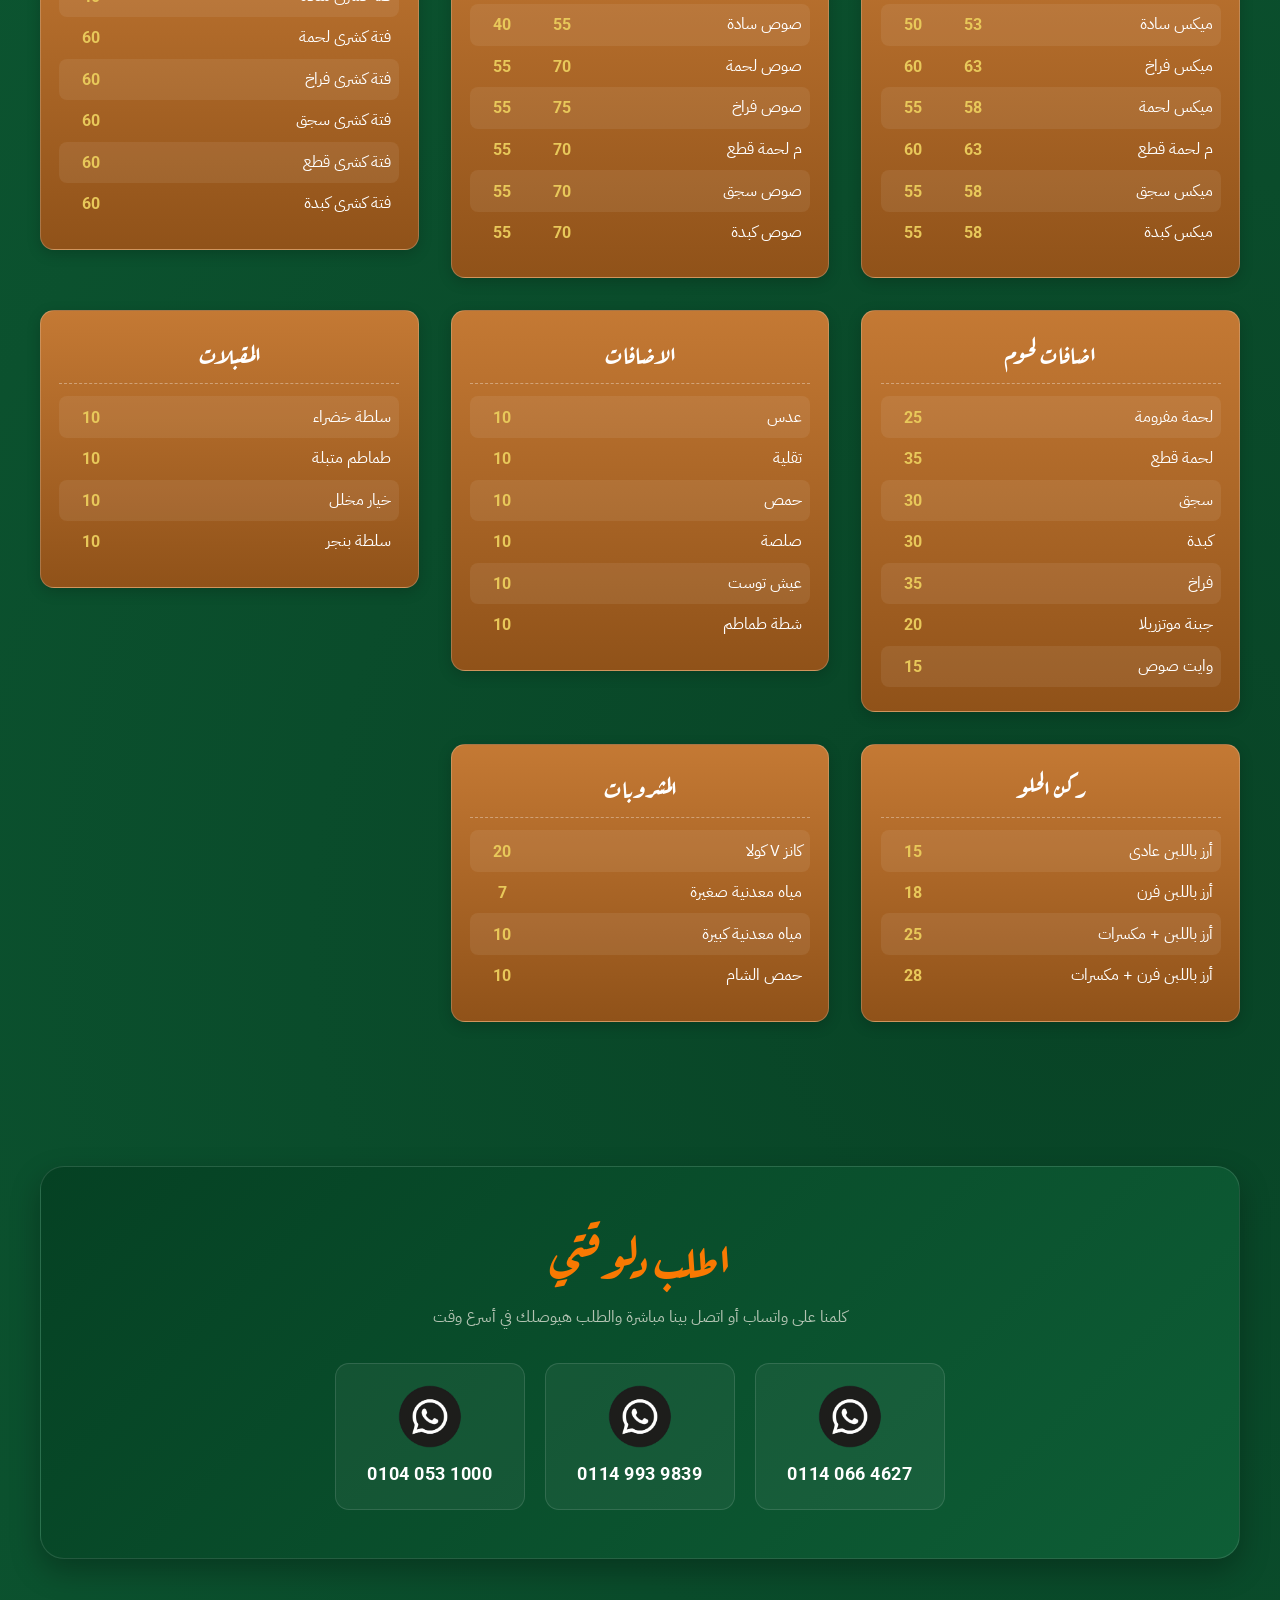
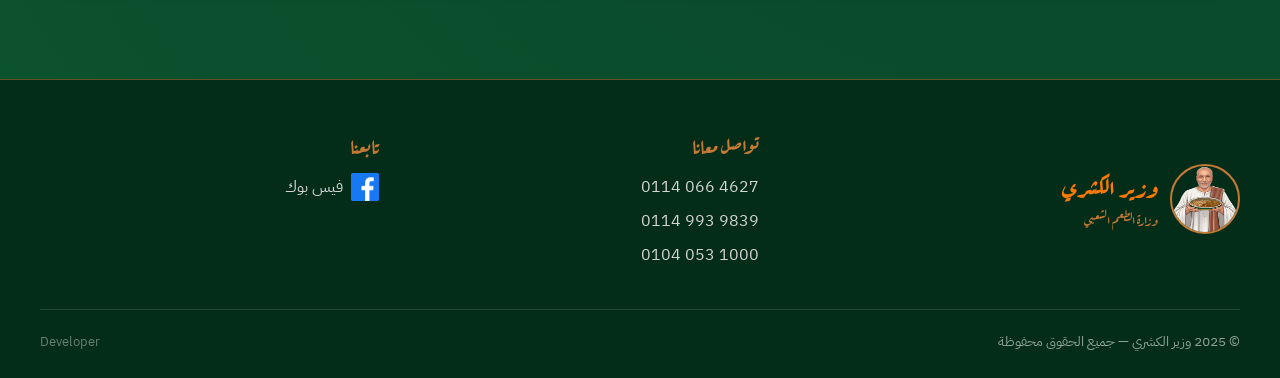
==== commit 5cf0251f: "Redesign site with organized CSS and JS-driven scroll interactions - Rebuild Index.html with semanti" ====
--- a/Index.html
+++ b/Index.html
@@ -1,508 +1,390 @@
-<!DOCTYPE html>
-<html lang="en">
-
-<head>
-  <link href="https://fonts.googleapis.com/css2?family=Noto+Naskh+Arabic:wght@400;700&display=swap" rel="stylesheet">
-  <link href="https://fonts.googleapis.com/css2?family=Tajawal:wght@400;700&display=swap" rel="stylesheet">
-  <link href="https://fonts.googleapis.com/css2?family=IBM+Plex+Sans+Arabic:wght@400;700&display=swap" rel="stylesheet">
-  <link rel="preconnect" href="https://fonts.googleapis.com">
-  <link rel="preconnect" href="https://fonts.gstatic.com" crossorigin>
-  <link
-    href="https://fonts.googleapis.com/css2?family=Aref+Ruqaa:wght@400;700&family=Roboto:ital,wght@0,100..900;1,100..900&display=swap"
-    rel="stylesheet">
-  <link rel="stylesheet" href="Css/style-general.css">
-  <link rel="stylesheet" href="Css/style-header.css">
-  <link rel="stylesheet" href="Css/style.css">
-  <link rel="stylesheet" href="Css/style-footer.css">
-  <meta charset="UTF-8">
-  <meta name="viewport" content="width=device-width, initial-scale=1.0">
-  <title>وزير الكشري</title>
-</head>
-
-<body>
-
-  <header class="header">
-    <div class="brand-side">
-      <img class="brand-img" src="Images/brand.png">
-      <div class="logo-container">
-        <div class="logo">وزير الكشري</div>
-        <span class="logo-tooltip">وزارة الطعم الشعبي</span>
-      </div>
-    </div>
-    <nav class="nav">
-      <ul class="links">
-        <div class="tooltip-container">
-          <li><a class="main-page-link" href="#home">الصفحة الرئيسية</a></li>
-          <span class="tooltip">Main page</span>
-        </div>
-        <div class="tooltip-container">
-          <li><a class="special-dish-link" href="#special-dishes">افضل الاطباق</a></li>
-          <span class="tooltip">Special Dishes</span>
-        </div>
-        <div class="tooltip-container">
-          <li><a class="menu-link" href="#menu-section">المنيو</a></li>
-          <span class="tooltip">Menu</span>
-        </div>
-        <div class="tooltip-container">
-          <li><a class="contact-link" href="#Follow-us-word">تابعنا</a></li>
-          <span class="tooltip">Follow us</span>
-        </div>
-        <a href="#order-now-title" class="order-button">اطلب دلوقتي</a>
-      </ul>
-    </nav>
-  </header>
-
-  <div class="scroll-wrapper">
-    <section class="home-section" id="home">
-      <img class="background-image" src="Images/background-image.jpeg">
-      <div class="intro">
-        <h1 class="h1">وزير الكشري</h1>
-        <p class="sub-intro">وزارة الطعم الشعبي</p>
-      </div>
-      <div class="main">
-        <div class="item-container">
-          <div class="item-name-container">
-            <span class="dish-name">مكرونة بالسجق</span>
-          </div>
-          <img class="item-img" src="Images/first-img.jpeg" alt="">
-          <div class="order-now-container">
-            <a href="#order-now-title" class="order-link">اطلب دلوقتي</a>
-          </div>
-        </div>
-        <div class="item-container">
-          <div class="item-name-container">
-            <span class="dish-name">وايت صوص سجق</span>
-          </div>
-          <img class="item-img" src="Images/second-img.jpeg" alt="">
-          <div class="order-now-container">
-            <a href="#order-now-title" class="order-link">اطلب دلوقتي</a>
-          </div>
-        </div>
-        <div class="item-container item-container-3">
-          <div class="item-name-container">
-            <span class="dish-name">طاجن كبدة</span>
-          </div>
-          <img class="item-img" src="Images/third-img.jpeg" alt="">
-          <div class="order-now-container num">
-            <a href="#order-now-title" class="order-link">اطلب دلوقتي</a>
-          </div>
-        </div>
-      </div>
-    </section>
-
-    <div class="h2-div">
-      <h2 class="h2">أطباق خارج المنافسة</h2>
-    </div>
-
-    <section class="special-dishes-section" id="special-dishes">
-
-      <div class="items-block">
-        <div class="special-item-1">
-          <a href="#media-section"><img class="special-dish-img-1" src="Images/special-dish-img-1.png"></a>
-          <div class="description-div">
-            <span class="special-dish-name">فتة كشري - لحمة</span>
-            <p class="dish-description-1">
-              طبق من كوكب تاني رز متحمّر على أصوله، مع حمص، وفوقهم لحمة
-              طرية دايبة كده في بقك
-              و العيش المحمّص اللي مدي قرمشة تخلي كل لقمة حكاية لوحدها
-            </p>
-          </div>
-        </div>
-        <div class="special-item-2">
-          <div class="description-div">
-            <span class="special-dish-name">فتة كشري - سجق</span>
-            <p class="dish-description-2">
-              سجق متحمّر يفتح النفس، مرمي فوق خلطة كشري مظبوطة
-              عدس متبل صح، حمص، وبصل مقرمش عامل قرمشة عالية
-              والعيش المحمّص مكمل الحكاية… كل لقمة فيها مزاج!
-            </p>
-          </div>
-          <a href="#media-section"><img class="special-dish-img-2" src="Images/special-dish-img-2.png"></a>
-        </div>
-        <div class="special-item-3">
-          <a href="#media-section"><img class="special-dish-img-3" src="Images/special-dish-img-3.png"></a>
-          <div class="description-div">
-            <span class="special-dish-name">فتة كشري - كبدة</span>
-            <p class="dish-description-3">
-              فتة كشري بالكبدة والتحابيش مع فلفل وبهارات في الدماغ مع
-              عدس، حمص، وبصل مقرمش عامل قرمشة ظاهرة في كل لقمة
-              باختصار: طبق يديك طاقة ويخلّيك عايز تعيده فورا
-            </p>
-          </div>
-        </div>
-        <div class="special-item-4">
-          <div class="description-div">
-            <span class="special-dish-name">وايت صوص باستا - فراخ</span>
-            <p class="dish-description-4">
-              مكرونة وفراخ متشوّحة على أصولها متغطية بوايت صوص
-              ولمسة بهارات خفيفة مخليّة كل لقمة ليها مزاج عالي
-            </p>
-          </div>
-          <a href="#media-section"><img class="special-dish-img-4" src="Images/special-dish-img-4.png"></a>
-        </div>
-      </div>
-    </section>
-
-    <section class="menu-section">
-      <p class="the-menu" id="menu-section">المنيو</p>
-
-      <div class="menu-box">
-        <span class="menu-title">الكشري</span>
-        <div class="item-name">
-          <p>علبة سوبر</p>
-          <p>علبة مخصوص</p>
-          <p>علبة جامبو</p>
-          <p>علبة جامبو عالى</p>
-          <p>علبة وزير الكشرى</p>
-        </div>
-        <div class="item-prices">
-          <div class="culom-type">
-            <span class="item-type">السعر</span>
-            <div class="prices">
-              <p>20</p>
-              <p>25</p>
-              <p>30</p>
-              <p>40</p>
-              <p>50</p>
-            </div>
-          </div>
-        </div>
-      </div>
-
-      <div class="menu-box">
-        <span class="menu-title">طواجن القلم</span>
-        <div class="item-prices">
-          <div class="culom-type">
-            <span class="item-type">موتزيريلا</span>
-            <div class="prices">
-              <p>55</p>
-              <p>60</p>
-              <p>65</p>
-              <p>60</p>
-              <p>65</p>
-              <p>60</p>
-            </div>
-          </div>
-          <div class="culom-type">
-            <span class="item-type">عادي</span>
-            <div class="prices">
-              <p>35</p>
-              <p>40</p>
-              <p>45</p>
-              <p>40</p>
-              <p>45</p>
-              <p>40</p>
-            </div>
-          </div>
-        </div>
-        <div class="item-name">
-          <p>طاجن قلم سادة</p>
-          <p>طاجن قلم لحمة</p>
-          <p>طاجن قلم فراخ</p>
-          <p>طاجن قلم سجق</p>
-          <p>طاجن لحمة قطع</p>
-          <p>طاجن قلم كبدة</p>
-        </div>
-      </div>
-
-      <div class="menu-box">
-        <span class="menu-title">طواجن اسباجتي</span>
-        <div class="item-prices">
-          <div class="culom-type">
-            <span class="item-type">موتزيريلا</span>
-            <div class="prices">
-              <p>60</p>
-              <p>65</p>
-              <p>70</p>
-              <p>65</p>
-              <p>70</p>
-              <p>65</p>
-            </div>
-          </div>
-          <div class="culom-type">
-            <span class="item-type">عادي</span>
-            <div class="prices">
-              <p>40</p>
-              <p>45</p>
-              <p>50</p>
-              <p>45</p>
-              <p>50</p>
-              <p>45</p>
-            </div>
-          </div>
-        </div>
-        <div class="item-name">
-          <p>إسباجتى سادة</p>
-          <p>إسباجتى لحمة</p>
-          <p>إسباجتى فراخ</p>
-          <p>إسباجتى سجق</p>
-          <p>إسباجتى لحمة قطع</p>
-          <p>إسباجتى كبدة</p>
-        </div>
-      </div>
-
-      <div class="menu-box">
-        <span class="menu-title">ميكسات طاجن + كشري</span>
-        <div class="item-prices">
-          <div class="culom-type">
-            <span class="item-type">اسباجتي</span>
-            <div class="prices">
-              <p>53</p>
-              <p>63</p>
-              <p>58</p>
-              <p>63</p>
-              <p>58</p>
-              <p>58</p>
-            </div>
-          </div>
-          <div class="culom-type">
-            <span class="item-type">قلم</span>
-            <div class="prices">
-              <p>50</p>
-              <p>60</p>
-              <p>55</p>
-              <p>60</p>
-              <p>55</p>
-              <p>55</p>
-            </div>
-          </div>
-        </div>
-        <div class="item-name">
-          <p>ميكس سادة</p>
-          <p>ميكس فراخ</p>
-          <p>ميكس لحمة</p>
-          <p>م لحمة قطع</p>
-          <p>ميكس سجق</p>
-          <p>ميكس كبدة</p>
-        </div>
-      </div>
-
-      <div class="menu-box">
-        <span class="menu-title">وايت صوص</span>
-        <div class="item-prices">
-          <div class="culom-type">
-            <span class="item-type">موتزيريلا</span>
-            <div class="prices">
-              <p>55</p>
-              <p>70</p>
-              <p>75</p>
-              <p>70</p>
-              <p>70</p>
-              <p>70</p>
-            </div>
-          </div>
-          <div class="culom-type">
-            <span class="item-type">عادي</span>
-            <div class="prices">
-              <p>40</p>
-              <p>55</p>
-              <p>55</p>
-              <p>55</p>
-              <p>55</p>
-              <p>55</p>
-            </div>
-          </div>
-        </div>
-        <div class="item-name">
-          <p>صوص سادة</p>
-          <p>صوص لحمة</p>
-          <p>صوص فراخ</p>
-          <p>م لحمة قطع</p>
-          <p>صوص سجق</p>
-          <p>صوص كبدة</p>
-        </div>
-      </div>
-
-      <div class="menu-box">
-        <span class="menu-title">فتة كشري</span>
-        <div class="item-name">
-          <p>فتة كشرى سادة</p>
-          <p>فتة كشرى لحمة</p>
-          <p>فتة كشرى فراخ</p>
-          <p>فتة كشرى سجق</p>
-          <p>فتة كشرى قطع</p>
-          <p>فتة كشرى كبدة</p>
-        </div>
-        <div class="item-prices">
-          <div class="culom-type">
-            <span class="item-type">السعر</span>
-            <div class="prices">
-              <p>40</p>
-              <p>60</p>
-              <p>60</p>
-              <p>60</p>
-              <p>60</p>
-              <p>60</p>
-            </div>
-          </div>
-        </div>
-      </div>
-
-      <div class="menu-box">
-        <span class="menu-title">اضافات لحوم</span>
-        <div class="item-name-meat">
-          <p>لحمة مفرومة</p>
-          <p>لحمة قطع</p>
-          <p>سجق</p>
-          <p>كبدة</p>
-          <p>فراخ</p>
-          <p>جبنة موتزريلا</p>
-          <p>وايت صوص</p>
-        </div>
-        <div class="item-prices">
-          <div class="culom-type-meat">
-            <span class="item-type">السعر</span>
-            <div class="prices">
-              <p>25</p>
-              <p>35</p>
-              <p>30</p>
-              <p>30</p>
-              <p>35</p>
-              <p>20</p>
-              <p>15</p>
-            </div>
-          </div>
-        </div>
-      </div>
-
-      <div class="menu-box">
-        <span class="menu-title">الاضافات</span>
-        <div class="item-name">
-          <p>عدس</p>
-          <p>تقلية</p>
-          <p>حمص</p>
-          <p>صلصة</p>
-          <p>عيش توست</p>
-          <p>شطة طماطم</p>
-        </div>
-        <div class="item-prices">
-          <div class="culom-type">
-            <span class="item-type">السعر</span>
-            <div class="prices">
-              <p>10</p>
-              <p>10</p>
-              <p>10</p>
-              <p>10</p>
-              <p>10</p>
-              <p>10</p>
-            </div>
-          </div>
-        </div>
-      </div>
-
-      <div class="menu-box">
-        <span class="menu-title">المقبلات</span>
-        <div class="item-name">
-          <p>سلطة خضراء</p>
-          <p>طماطم متبلة</p>
-          <p>خيار مخلل</p>
-          <p>سلطة بنجر</p>
-        </div>
-        <div class="item-prices">
-          <div class="culom-type">
-            <span class="item-type">السعر</span>
-            <div class="prices">
-              <p>10</p>
-              <p>10</p>
-              <p>10</p>
-              <p>10</p>
-            </div>
-          </div>
-        </div>
-      </div>
-
-      <div class="menu-box">
-        <span class="menu-title">ركن الحلو</span>
-        <div class="item-name">
-          <p>أرز باللبن عادى</p>
-          <p>أرز باللبن فرن</p>
-          <p>أرز باللبن + مكسرات</p>
-          <p>أرز باللبن فرن + مكسرات</p>
-        </div>
-        <div class="item-prices">
-          <div class="culom-type">
-            <span class="item-type">السعر</span>
-            <div class="prices">
-              <p>15</p>
-              <p>18</p>
-              <p>25</p>
-              <p>28</p>
-            </div>
-          </div>
-        </div>
-      </div>
-
-      <div class="menu-box">
-        <span class="menu-title">المشروبات</span>
-        <div class="item-name">
-          <p>كانزV كولا</p>
-          <p>مياه معدنية صغيرة</p>
-          <p>مياه معدنية كبيرة</p>
-          <p>حمص الشام</p>
-        </div>
-        <div class="item-prices">
-          <div class="culom-type">
-            <span class="item-type">السعر</span>
-            <div class="prices">
-              <p>20</p>
-              <p>7</p>
-              <p>10</p>
-              <p>10</p>
-            </div>
-          </div>
-        </div>
-      </div>
-
-      <div class="Whatsapp-contaner">
-        <p class="order-now-title" id="order-now-title">اطلب دلوقتي</p>
-        <div class="Whatsapp-num-div">
-          <div class="WhatsApp-icon-div">
-            <img class="whatsapp-icon" src="icons/whatsapp-icon-.png" alt="">
-            <span class="WhatsApp-tooltip">WhatsApp</span>
-          </div>
-          <div class="Whatsapp-numbers">
-            <p class="num">0114 066 4627</p>
-            <p class="num">0114 993 9839</p>
-            <p class="num">0104 053 1000</p>
-          </div>
-        </div>
-      </div>
-
-    </section>
-
-    
-  </div>
-
-  <footer class="site-footer">
-    <div class="footer-content">
-      <div class="footer-brand">
-        <img class="footer-brand-img" src="Images/brand.png" alt="وزير الكشري">
-        <div class="footer-brand-text">
-          <span class="footer-name">وزير الكشري</span>
-          <span class="footer-slogan">وزارة الطعم الشعبي</span>
-        </div>
-      </div>
-      <div class="footer-contact">
-        <span class="footer-heading">تواصل معانا</span>
-        <p>0114 066 4627</p>
-        <p>0114 993 9839</p>
-        <p>0104 053 1000</p>
-      </div>
-      <div class="footer-social">
-        <span class="footer-heading">تابعنا</span>
-        <a class="footer-fb-link" href="https://www.facebook.com/WazeerElkoshary/" target="_blank">
-          <img class="footer-fb-icon" src="icons/facebock-image.png" alt="Facebook">
-          <span>فيس بوك</span>
-        </a>
-      </div>
-    </div>
-    <div class="footer-bottom">
-      <p class="copyright">&copy; 2025 وزير الكشري — جميع الحقوق محفوظة</p>
-      <a class="dev-page-link" href="http://127.0.0.1:5500/developer-page.html" target="_blank">Developer</a>
-    </div>
-  </footer>
-
-
-</body>
-
-</html>+<!DOCTYPE html>
+<html lang="ar" dir="rtl" class="no-js">
+
+<head>
+  <meta charset="UTF-8">
+  <meta name="viewport" content="width=device-width, initial-scale=1.0">
+  <meta name="description"
+    content="وزير الكشري - وزارة الطعم الشعبي. ألذ أطباق الكشري والطواجن والفتة والميكسات، مع خدمة الطلب عبر واتساب.">
+  <meta name="theme-color" content="#054123">
+  <title>وزير الكشري | وزارة الطعم الشعبي</title>
+  <link rel="icon" type="image/png" href="Images/brand.png">
+
+  <link rel="preconnect" href="https://fonts.googleapis.com">
+  <link rel="preconnect" href="https://fonts.gstatic.com" crossorigin>
+  <link
+    href="https://fonts.googleapis.com/css2?family=Aref+Ruqaa:wght@400;700&family=IBM+Plex+Sans+Arabic:wght@400;500;700&family=Roboto:wght@400;700&display=swap"
+    rel="stylesheet">
+
+  <link rel="stylesheet" href="Css/base.css">
+  <link rel="stylesheet" href="Css/header.css">
+  <link rel="stylesheet" href="Css/sections.css">
+  <link rel="stylesheet" href="Css/footer.css">
+
+  <script>document.documentElement.classList.replace("no-js", "js");</script>
+</head>
+
+<body>
+  <div class="scroll-progress" aria-hidden="true">
+    <span class="scroll-progress__bar" data-scroll-progress></span>
+  </div>
+
+  <header class="header" data-header>
+    <div class="header__inner">
+      <a class="brand" href="#home">
+        <img class="brand__img" src="Images/brand.png" alt="شعار وزير الكشري" width="50" height="50">
+        <span class="brand__text">
+          <span class="brand__name">وزير الكشري</span>
+          <span class="brand__slogan">وزارة الطعم الشعبي</span>
+        </span>
+      </a>
+
+      <button class="nav-toggle" type="button" aria-label="فتح قائمة التنقل" aria-expanded="false"
+        aria-controls="primary-nav" data-nav-toggle>
+        <span></span>
+        <span></span>
+        <span></span>
+      </button>
+
+      <nav class="nav" id="primary-nav" data-nav>
+        <ul class="nav__list">
+          <li><a class="nav__link" href="#home" data-tooltip="Main page">الصفحة الرئيسية</a></li>
+          <li><a class="nav__link" href="#special-dishes" data-tooltip="Special Dishes">افضل الاطباق</a></li>
+          <li><a class="nav__link" href="#menu" data-tooltip="Menu">المنيو</a></li>
+          <li><a class="nav__link" href="#contact" data-tooltip="Follow us">تابعنا</a></li>
+        </ul>
+        <a class="btn btn--order" href="#order">اطلب دلوقتي</a>
+      </nav>
+    </div>
+  </header>
+
+  <main>
+    <section class="hero" id="home">
+      <img class="hero__bg" src="Images/background-image.jpeg" alt="" aria-hidden="true">
+
+      <div class="container hero__content">
+        <p class="hero__eyebrow">وزارة الطعم الشعبي</p>
+        <h1 class="hero__title">وزير الكشري</h1>
+        <p class="hero__subtitle">طعم بلدي أصلي على أصوله… كشري، طواجن، فتة وميكسات تحضير طازة كل يوم.</p>
+        <div class="hero__actions">
+          <a class="btn btn--primary" href="#menu">شوف المنيو</a>
+          <a class="btn btn--ghost" href="#order">اطلب دلوقتي</a>
+        </div>
+      </div>
+
+      <div class="container featured">
+        <article class="dish-card reveal">
+          <div class="dish-card__media">
+            <img src="Images/first-img.jpeg" alt="طبق مكرونة بالسجق" loading="lazy">
+          </div>
+          <div class="dish-card__body">
+            <h2 class="dish-card__name">مكرونة بالسجق</h2>
+            <a class="btn btn--small" href="#order">اطلب دلوقتي</a>
+          </div>
+        </article>
+
+        <article class="dish-card reveal">
+          <div class="dish-card__media">
+            <img src="Images/second-img.jpeg" alt="طبق وايت صوص بالسجق" loading="lazy">
+          </div>
+          <div class="dish-card__body">
+            <h2 class="dish-card__name">وايت صوص سجق</h2>
+            <a class="btn btn--small" href="#order">اطلب دلوقتي</a>
+          </div>
+        </article>
+
+        <article class="dish-card reveal">
+          <div class="dish-card__media">
+            <img src="Images/third-img.jpeg" alt="طبق طاجن كبدة" loading="lazy">
+          </div>
+          <div class="dish-card__body">
+            <h2 class="dish-card__name">طاجن كبدة</h2>
+            <a class="btn btn--small" href="#order">اطلب دلوقتي</a>
+          </div>
+        </article>
+      </div>
+    </section>
+
+    <section class="special" id="special-dishes">
+      <div class="container">
+        <header class="section-head reveal">
+          <h2 class="section-title">أطباق خارج المنافسة</h2>
+          <p class="section-subtitle">أطباق مخصوصة بمزاج عالي وطعم مش هتلاقيه غير عندنا</p>
+        </header>
+
+        <div class="special__list">
+          <article class="special-card reveal">
+            <a class="special-card__media" href="#order">
+              <img src="Images/special-dish-img-1.png" alt="فتة كشري باللحمة" loading="lazy">
+            </a>
+            <div class="special-card__body">
+              <h3 class="special-card__name">فتة كشري - لحمة</h3>
+              <p class="special-card__desc">
+                طبق من كوكب تاني: رز متحمّر على أصوله مع حمص، وفوقهم لحمة طرية دايبة في بقك،
+                والعيش المحمّص اللي مدّي قرمشة تخلي كل لقمة حكاية لوحدها.
+              </p>
+            </div>
+          </article>
+
+          <article class="special-card reveal">
+            <a class="special-card__media" href="#order">
+              <img src="Images/special-dish-img-2.png" alt="فتة كشري بالسجق" loading="lazy">
+            </a>
+            <div class="special-card__body">
+              <h3 class="special-card__name">فتة كشري - سجق</h3>
+              <p class="special-card__desc">
+                سجق متحمّر يفتح النفس مرمي فوق خلطة كشري مظبوطة: عدس متبل صح، حمص، وبصل مقرمش،
+                والعيش المحمّص مكمّل الحكاية… كل لقمة فيها مزاج!
+              </p>
+            </div>
+          </article>
+
+          <article class="special-card reveal">
+            <a class="special-card__media" href="#order">
+              <img src="Images/special-dish-img-3.png" alt="فتة كشري بالكبدة" loading="lazy">
+            </a>
+            <div class="special-card__body">
+              <h3 class="special-card__name">فتة كشري - كبدة</h3>
+              <p class="special-card__desc">
+                فتة كشري بالكبدة والتحابيش مع فلفل وبهارات في الدماغ، مع عدس وحمص وبصل مقرمش
+                عامل قرمشة ظاهرة في كل لقمة. باختصار: طبق يديك طاقة ويخلّيك عايز تعيده فورًا.
+              </p>
+            </div>
+          </article>
+
+          <article class="special-card reveal">
+            <a class="special-card__media" href="#order">
+              <img src="Images/special-dish-img-4.png" alt="وايت صوص باستا بالفراخ" loading="lazy">
+            </a>
+            <div class="special-card__body">
+              <h3 class="special-card__name">وايت صوص باستا - فراخ</h3>
+              <p class="special-card__desc">
+                مكرونة وفراخ متشوّحة على أصولها، متغطية بوايت صوص ولمسة بهارات خفيفة
+                مخليّة كل لقمة ليها مزاج عالي.
+              </p>
+            </div>
+          </article>
+        </div>
+      </div>
+    </section>
+
+    <section class="menu" id="menu">
+      <div class="container">
+        <header class="section-head reveal">
+          <h2 class="section-title">المنيو</h2>
+          <p class="section-subtitle">كل الأسعار بالجنيه المصري</p>
+        </header>
+
+        <div class="menu__grid">
+          <article class="menu-card reveal">
+            <h3 class="menu-card__title">الكشري</h3>
+            <ul class="menu-card__list">
+              <li class="menu-row"><span class="menu-row__name">علبة سوبر</span><span class="menu-row__price">20</span></li>
+              <li class="menu-row"><span class="menu-row__name">علبة مخصوص</span><span class="menu-row__price">25</span></li>
+              <li class="menu-row"><span class="menu-row__name">علبة جامبو</span><span class="menu-row__price">30</span></li>
+              <li class="menu-row"><span class="menu-row__name">علبة جامبو عالى</span><span class="menu-row__price">40</span></li>
+              <li class="menu-row"><span class="menu-row__name">علبة وزير الكشرى</span><span class="menu-row__price">50</span></li>
+            </ul>
+          </article>
+
+          <article class="menu-card menu-card--dual reveal">
+            <h3 class="menu-card__title">طواجن القلم</h3>
+            <div class="menu-card__columns">
+              <span>موتزيريلا</span>
+              <span>عادي</span>
+            </div>
+            <ul class="menu-card__list">
+              <li class="menu-row"><span class="menu-row__name">طاجن قلم سادة</span><span class="menu-row__price">55</span><span class="menu-row__price">35</span></li>
+              <li class="menu-row"><span class="menu-row__name">طاجن قلم لحمة</span><span class="menu-row__price">60</span><span class="menu-row__price">40</span></li>
+              <li class="menu-row"><span class="menu-row__name">طاجن قلم فراخ</span><span class="menu-row__price">65</span><span class="menu-row__price">45</span></li>
+              <li class="menu-row"><span class="menu-row__name">طاجن قلم سجق</span><span class="menu-row__price">60</span><span class="menu-row__price">40</span></li>
+              <li class="menu-row"><span class="menu-row__name">طاجن لحمة قطع</span><span class="menu-row__price">65</span><span class="menu-row__price">45</span></li>
+              <li class="menu-row"><span class="menu-row__name">طاجن قلم كبدة</span><span class="menu-row__price">60</span><span class="menu-row__price">40</span></li>
+            </ul>
+          </article>
+
+          <article class="menu-card menu-card--dual reveal">
+            <h3 class="menu-card__title">طواجن اسباجتي</h3>
+            <div class="menu-card__columns">
+              <span>موتزيريلا</span>
+              <span>عادي</span>
+            </div>
+            <ul class="menu-card__list">
+              <li class="menu-row"><span class="menu-row__name">إسباجتى سادة</span><span class="menu-row__price">60</span><span class="menu-row__price">40</span></li>
+              <li class="menu-row"><span class="menu-row__name">إسباجتى لحمة</span><span class="menu-row__price">65</span><span class="menu-row__price">45</span></li>
+              <li class="menu-row"><span class="menu-row__name">إسباجتى فراخ</span><span class="menu-row__price">70</span><span class="menu-row__price">50</span></li>
+              <li class="menu-row"><span class="menu-row__name">إسباجتى سجق</span><span class="menu-row__price">65</span><span class="menu-row__price">45</span></li>
+              <li class="menu-row"><span class="menu-row__name">إسباجتى لحمة قطع</span><span class="menu-row__price">70</span><span class="menu-row__price">50</span></li>
+              <li class="menu-row"><span class="menu-row__name">إسباجتى كبدة</span><span class="menu-row__price">65</span><span class="menu-row__price">45</span></li>
+            </ul>
+          </article>
+
+          <article class="menu-card menu-card--dual reveal">
+            <h3 class="menu-card__title">ميكسات طاجن + كشري</h3>
+            <div class="menu-card__columns">
+              <span>اسباجتي</span>
+              <span>قلم</span>
+            </div>
+            <ul class="menu-card__list">
+              <li class="menu-row"><span class="menu-row__name">ميكس سادة</span><span class="menu-row__price">53</span><span class="menu-row__price">50</span></li>
+              <li class="menu-row"><span class="menu-row__name">ميكس فراخ</span><span class="menu-row__price">63</span><span class="menu-row__price">60</span></li>
+              <li class="menu-row"><span class="menu-row__name">ميكس لحمة</span><span class="menu-row__price">58</span><span class="menu-row__price">55</span></li>
+              <li class="menu-row"><span class="menu-row__name">م لحمة قطع</span><span class="menu-row__price">63</span><span class="menu-row__price">60</span></li>
+              <li class="menu-row"><span class="menu-row__name">ميكس سجق</span><span class="menu-row__price">58</span><span class="menu-row__price">55</span></li>
+              <li class="menu-row"><span class="menu-row__name">ميكس كبدة</span><span class="menu-row__price">58</span><span class="menu-row__price">55</span></li>
+            </ul>
+          </article>
+
+          <article class="menu-card menu-card--dual reveal">
+            <h3 class="menu-card__title">وايت صوص</h3>
+            <div class="menu-card__columns">
+              <span>موتزيريلا</span>
+              <span>عادي</span>
+            </div>
+            <ul class="menu-card__list">
+              <li class="menu-row"><span class="menu-row__name">صوص سادة</span><span class="menu-row__price">55</span><span class="menu-row__price">40</span></li>
+              <li class="menu-row"><span class="menu-row__name">صوص لحمة</span><span class="menu-row__price">70</span><span class="menu-row__price">55</span></li>
+              <li class="menu-row"><span class="menu-row__name">صوص فراخ</span><span class="menu-row__price">75</span><span class="menu-row__price">55</span></li>
+              <li class="menu-row"><span class="menu-row__name">م لحمة قطع</span><span class="menu-row__price">70</span><span class="menu-row__price">55</span></li>
+              <li class="menu-row"><span class="menu-row__name">صوص سجق</span><span class="menu-row__price">70</span><span class="menu-row__price">55</span></li>
+              <li class="menu-row"><span class="menu-row__name">صوص كبدة</span><span class="menu-row__price">70</span><span class="menu-row__price">55</span></li>
+            </ul>
+          </article>
+
+          <article class="menu-card reveal">
+            <h3 class="menu-card__title">فتة كشري</h3>
+            <ul class="menu-card__list">
+              <li class="menu-row"><span class="menu-row__name">فتة كشرى سادة</span><span class="menu-row__price">40</span></li>
+              <li class="menu-row"><span class="menu-row__name">فتة كشرى لحمة</span><span class="menu-row__price">60</span></li>
+              <li class="menu-row"><span class="menu-row__name">فتة كشرى فراخ</span><span class="menu-row__price">60</span></li>
+              <li class="menu-row"><span class="menu-row__name">فتة كشرى سجق</span><span class="menu-row__price">60</span></li>
+              <li class="menu-row"><span class="menu-row__name">فتة كشرى قطع</span><span class="menu-row__price">60</span></li>
+              <li class="menu-row"><span class="menu-row__name">فتة كشرى كبدة</span><span class="menu-row__price">60</span></li>
+            </ul>
+          </article>
+
+          <article class="menu-card reveal">
+            <h3 class="menu-card__title">اضافات لحوم</h3>
+            <ul class="menu-card__list">
+              <li class="menu-row"><span class="menu-row__name">لحمة مفرومة</span><span class="menu-row__price">25</span></li>
+              <li class="menu-row"><span class="menu-row__name">لحمة قطع</span><span class="menu-row__price">35</span></li>
+              <li class="menu-row"><span class="menu-row__name">سجق</span><span class="menu-row__price">30</span></li>
+              <li class="menu-row"><span class="menu-row__name">كبدة</span><span class="menu-row__price">30</span></li>
+              <li class="menu-row"><span class="menu-row__name">فراخ</span><span class="menu-row__price">35</span></li>
+              <li class="menu-row"><span class="menu-row__name">جبنة موتزريلا</span><span class="menu-row__price">20</span></li>
+              <li class="menu-row"><span class="menu-row__name">وايت صوص</span><span class="menu-row__price">15</span></li>
+            </ul>
+          </article>
+
+          <article class="menu-card reveal">
+            <h3 class="menu-card__title">الاضافات</h3>
+            <ul class="menu-card__list">
+              <li class="menu-row"><span class="menu-row__name">عدس</span><span class="menu-row__price">10</span></li>
+              <li class="menu-row"><span class="menu-row__name">تقلية</span><span class="menu-row__price">10</span></li>
+              <li class="menu-row"><span class="menu-row__name">حمص</span><span class="menu-row__price">10</span></li>
+              <li class="menu-row"><span class="menu-row__name">صلصة</span><span class="menu-row__price">10</span></li>
+              <li class="menu-row"><span class="menu-row__name">عيش توست</span><span class="menu-row__price">10</span></li>
+              <li class="menu-row"><span class="menu-row__name">شطة طماطم</span><span class="menu-row__price">10</span></li>
+            </ul>
+          </article>
+
+          <article class="menu-card reveal">
+            <h3 class="menu-card__title">المقبلات</h3>
+            <ul class="menu-card__list">
+              <li class="menu-row"><span class="menu-row__name">سلطة خضراء</span><span class="menu-row__price">10</span></li>
+              <li class="menu-row"><span class="menu-row__name">طماطم متبلة</span><span class="menu-row__price">10</span></li>
+              <li class="menu-row"><span class="menu-row__name">خيار مخلل</span><span class="menu-row__price">10</span></li>
+              <li class="menu-row"><span class="menu-row__name">سلطة بنجر</span><span class="menu-row__price">10</span></li>
+            </ul>
+          </article>
+
+          <article class="menu-card reveal">
+            <h3 class="menu-card__title">ركن الحلو</h3>
+            <ul class="menu-card__list">
+              <li class="menu-row"><span class="menu-row__name">أرز باللبن عادى</span><span class="menu-row__price">15</span></li>
+              <li class="menu-row"><span class="menu-row__name">أرز باللبن فرن</span><span class="menu-row__price">18</span></li>
+              <li class="menu-row"><span class="menu-row__name">أرز باللبن + مكسرات</span><span class="menu-row__price">25</span></li>
+              <li class="menu-row"><span class="menu-row__name">أرز باللبن فرن + مكسرات</span><span class="menu-row__price">28</span></li>
+            </ul>
+          </article>
+
+          <article class="menu-card reveal">
+            <h3 class="menu-card__title">المشروبات</h3>
+            <ul class="menu-card__list">
+              <li class="menu-row"><span class="menu-row__name">كانز V كولا</span><span class="menu-row__price">20</span></li>
+              <li class="menu-row"><span class="menu-row__name">مياه معدنية صغيرة</span><span class="menu-row__price">7</span></li>
+              <li class="menu-row"><span class="menu-row__name">مياه معدنية كبيرة</span><span class="menu-row__price">10</span></li>
+              <li class="menu-row"><span class="menu-row__name">حمص الشام</span><span class="menu-row__price">10</span></li>
+            </ul>
+          </article>
+        </div>
+      </div>
+    </section>
+
+    <section class="order" id="order">
+      <div class="container">
+        <div class="order__inner reveal">
+          <h2 class="order__title">اطلب دلوقتي</h2>
+          <p class="order__hint">كلمنا على واتساب أو اتصل بينا مباشرة والطلب هيوصلك في أسرع وقت</p>
+          <div class="order__contacts">
+            <a class="order__item" href="https://wa.me/201140664627" target="_blank" rel="noopener">
+              <img class="order__icon" src="icons/whatsapp-icon-.png" alt="" width="72" height="72" loading="lazy">
+              <span class="order__number" dir="ltr">0114 066 4627</span>
+            </a>
+            <a class="order__item" href="https://wa.me/201149939839" target="_blank" rel="noopener">
+              <img class="order__icon" src="icons/whatsapp-icon-.png" alt="" width="72" height="72" loading="lazy">
+              <span class="order__number" dir="ltr">0114 993 9839</span>
+            </a>
+            <a class="order__item" href="https://wa.me/201040531000" target="_blank" rel="noopener">
+              <img class="order__icon" src="icons/whatsapp-icon-.png" alt="" width="72" height="72" loading="lazy">
+              <span class="order__number" dir="ltr">0104 053 1000</span>
+            </a>
+          </div>
+        </div>
+      </div>
+    </section>
+  </main>
+
+  <footer class="footer" id="contact">
+    <div class="container footer__inner">
+      <div class="footer__brand">
+        <img class="footer__brand-img" src="Images/brand.png" alt="شعار وزير الكشري" width="70" height="70" loading="lazy">
+        <div class="footer__brand-text">
+          <span class="footer__name">وزير الكشري</span>
+          <span class="footer__slogan">وزارة الطعم الشعبي</span>
+        </div>
+      </div>
+
+      <div class="footer__col">
+        <h2 class="footer__heading">تواصل معانا</h2>
+        <p dir="ltr">0114 066 4627</p>
+        <p dir="ltr">0114 993 9839</p>
+        <p dir="ltr">0104 053 1000</p>
+      </div>
+
+      <div class="footer__col">
+        <h2 class="footer__heading">تابعنا</h2>
+        <a class="footer__social" href="https://www.facebook.com/WazeerElkoshary/" target="_blank" rel="noopener">
+          <img class="footer__social-icon" src="icons/facebock-image.png" alt="" width="28" height="28" loading="lazy">
+          <span>فيس بوك</span>
+        </a>
+      </div>
+    </div>
+
+    <div class="container footer__bottom">
+      <p>&copy; 2025 وزير الكشري — جميع الحقوق محفوظة</p>
+      <a class="footer__dev-link" href="developer-page.html">Developer</a>
+    </div>
+  </footer>
+
+  <button class="to-top" type="button" aria-label="العودة إلى الأعلى" data-to-top>
+    <svg viewBox="0 0 24 24" width="20" height="20" aria-hidden="true" fill="none" stroke="currentColor"
+      stroke-width="2.5" stroke-linecap="round" stroke-linejoin="round">
+      <path d="M12 19V5M5 12l7-7 7 7" />
+    </svg>
+  </button>
+
+  <script src="Js/main.js" defer></script>
+</body>
+
+</html>
--- a/Css/base.css
+++ b/Css/base.css
@@ -0,0 +1,294 @@
+:root {
+  --green-950: #032d18;
+  --green-900: #054123;
+  --green-800: #0e5e36;
+  --green-700: #137a46;
+
+  --orange-600: #b85c06;
+  --orange-500: #c47934;
+  --orange-400: #f97902;
+  --brown-800: #8d541f;
+  --brown-700: #905219;
+  --brown-600: #ad6623;
+  --gold: #e8c85a;
+
+  --white: #ffffff;
+  --text: #f5f1e8;
+  --muted: rgba(245, 241, 232, 0.72);
+  --line: rgba(255, 255, 255, 0.12);
+
+  --font-display: "Aref Ruqaa", serif;
+  --font-body: "IBM Plex Sans Arabic", "Segoe UI", Tahoma, sans-serif;
+  --font-num: "Roboto", Arial, sans-serif;
+
+  --container: 1200px;
+  --header-h: 72px;
+
+  --radius-sm: 8px;
+  --radius-md: 14px;
+  --radius-lg: 24px;
+  --radius-pill: 999px;
+
+  --shadow-sm: 0 4px 14px rgba(0, 0, 0, 0.18);
+  --shadow-md: 0 12px 30px rgba(0, 0, 0, 0.28);
+  --shadow-lg: 0 24px 60px rgba(0, 0, 0, 0.38);
+
+  --ease: cubic-bezier(0.22, 1, 0.36, 1);
+  --dur: 0.35s;
+}
+
+*,
+*::before,
+*::after {
+  box-sizing: border-box;
+}
+
+html {
+  scroll-behavior: smooth;
+  -webkit-text-size-adjust: 100%;
+}
+
+body {
+  margin: 0;
+  min-height: 100vh;
+  font-family: var(--font-body);
+  font-size: 1rem;
+  line-height: 1.7;
+  color: var(--text);
+  background-color: var(--green-800);
+  background-image:
+    radial-gradient(circle at 15% 12%, rgba(196, 121, 52, 0.16), transparent 45%),
+    radial-gradient(circle at 85% 80%, rgba(3, 45, 24, 0.55), transparent 55%);
+  overflow-x: hidden;
+}
+
+body.no-scroll {
+  overflow: hidden;
+}
+
+img {
+  display: block;
+  max-width: 100%;
+}
+
+a {
+  color: inherit;
+  text-decoration: none;
+}
+
+button {
+  font: inherit;
+  color: inherit;
+}
+
+ul {
+  margin: 0;
+  padding: 0;
+  list-style: none;
+}
+
+h1,
+h2,
+h3,
+p {
+  margin: 0;
+}
+
+:focus-visible {
+  outline: 2px solid var(--orange-400);
+  outline-offset: 3px;
+}
+
+section {
+  scroll-margin-top: var(--header-h);
+}
+
+.container {
+  width: min(100% - 2.5rem, var(--container));
+  margin-inline: auto;
+}
+
+.btn {
+  display: inline-flex;
+  align-items: center;
+  justify-content: center;
+  gap: 0.5rem;
+  padding: 0.7rem 1.6rem;
+  border: 2px solid transparent;
+  border-radius: var(--radius-pill);
+  font-family: var(--font-body);
+  font-weight: 700;
+  cursor: pointer;
+  white-space: nowrap;
+  transition: transform var(--dur) var(--ease), background-color var(--dur) var(--ease),
+    border-color var(--dur) var(--ease), color var(--dur) var(--ease);
+}
+
+.btn--primary {
+  background-color: var(--orange-400);
+  color: #1a1206;
+}
+
+.btn--primary:hover {
+  background-color: #ff8b1f;
+  transform: translateY(-3px);
+}
+
+.btn--ghost {
+  border-color: rgba(255, 255, 255, 0.5);
+  color: var(--white);
+}
+
+.btn--ghost:hover {
+  border-color: var(--orange-400);
+  color: var(--orange-400);
+  transform: translateY(-3px);
+}
+
+.btn--small {
+  padding: 0.45rem 1.1rem;
+  font-size: 0.9rem;
+  background-color: var(--brown-600);
+  color: var(--white);
+}
+
+.btn--small:hover {
+  background-color: var(--orange-600);
+  transform: translateY(-3px);
+}
+
+.btn--order {
+  background-color: var(--orange-500);
+  color: var(--white);
+  font-size: 0.9rem;
+  padding: 0.6rem 1.25rem;
+}
+
+.btn--order:hover {
+  background-color: var(--orange-400);
+  transform: translateY(-2px);
+}
+
+.section-head {
+  text-align: center;
+  margin-bottom: clamp(2rem, 5vw, 3.5rem);
+}
+
+.section-title {
+  font-family: var(--font-display);
+  font-size: clamp(2rem, 5vw, 3.4rem);
+  color: var(--orange-600);
+  line-height: 1.2;
+}
+
+.section-subtitle {
+  color: var(--muted);
+  margin-top: 0.5rem;
+}
+
+[data-tooltip] {
+  position: relative;
+}
+
+[data-tooltip]::after {
+  content: attr(data-tooltip);
+  position: absolute;
+  left: 50%;
+  bottom: calc(100% + 10px);
+  transform: translateX(-50%) translateY(6px);
+  padding: 0.3rem 0.7rem;
+  border-radius: var(--radius-pill);
+  background-color: var(--brown-700);
+  color: var(--white);
+  font-family: var(--font-body);
+  font-size: 0.72rem;
+  font-weight: 700;
+  white-space: nowrap;
+  opacity: 0;
+  pointer-events: none;
+  transition: opacity 0.25s var(--ease), transform 0.25s var(--ease);
+  z-index: 20;
+}
+
+[data-tooltip]:hover::after {
+  opacity: 1;
+  transform: translateX(-50%) translateY(0);
+}
+
+.js .reveal {
+  opacity: 0;
+  transform: translateY(40px);
+  transition: opacity 0.7s var(--ease), transform 0.7s var(--ease);
+}
+
+.js .reveal.is-visible {
+  opacity: 1;
+  transform: none;
+}
+
+.scroll-progress {
+  position: fixed;
+  inset-inline: 0;
+  top: 0;
+  height: 3px;
+  z-index: 120;
+  pointer-events: none;
+}
+
+.scroll-progress__bar {
+  display: block;
+  width: 0;
+  height: 100%;
+  background-image: linear-gradient(90deg, var(--orange-400), var(--gold));
+}
+
+.to-top {
+  position: fixed;
+  inset-inline-start: 1.5rem;
+  bottom: 1.5rem;
+  z-index: 90;
+  display: grid;
+  place-items: center;
+  width: 46px;
+  height: 46px;
+  border: 0;
+  border-radius: 50%;
+  background-color: var(--orange-500);
+  color: var(--white);
+  cursor: pointer;
+  box-shadow: var(--shadow-md);
+  opacity: 0;
+  visibility: hidden;
+  transform: translateY(12px);
+  transition: opacity var(--dur) var(--ease), transform var(--dur) var(--ease),
+    visibility var(--dur) var(--ease), background-color 0.2s var(--ease);
+}
+
+.to-top.is-visible {
+  opacity: 1;
+  visibility: visible;
+  transform: none;
+}
+
+.to-top:hover {
+  background-color: var(--orange-400);
+}
+
+@media (prefers-reduced-motion: reduce) {
+  html {
+    scroll-behavior: auto;
+  }
+
+  .js .reveal {
+    opacity: 1;
+    transform: none;
+    transition: none;
+  }
+
+  *,
+  *::before,
+  *::after {
+    animation-duration: 0.001ms !important;
+    transition-duration: 0.001ms !important;
+  }
+}
--- a/Css/header.css
+++ b/Css/header.css
@@ -0,0 +1,187 @@
+.header {
+  position: fixed;
+  inset-inline: 0;
+  top: 0;
+  z-index: 100;
+  height: var(--header-h);
+  background-color: rgba(5, 65, 35, 0.92);
+  -webkit-backdrop-filter: blur(10px);
+  backdrop-filter: blur(10px);
+  border-bottom: 1px solid transparent;
+  transition: background-color var(--dur) var(--ease), border-color var(--dur) var(--ease),
+    box-shadow var(--dur) var(--ease);
+}
+
+.header.is-scrolled {
+  background-color: rgba(3, 45, 24, 0.98);
+  border-bottom-color: var(--line);
+  box-shadow: var(--shadow-sm);
+}
+
+.header__inner {
+  display: flex;
+  align-items: center;
+  justify-content: space-between;
+  gap: 1rem;
+  height: 100%;
+  width: min(100% - 2rem, var(--container));
+  margin-inline: auto;
+}
+
+.brand {
+  display: flex;
+  align-items: center;
+  gap: 0.7rem;
+  min-width: 0;
+}
+
+.brand__img {
+  width: 46px;
+  height: 46px;
+  border-radius: 50%;
+  object-fit: cover;
+  border: 2px solid var(--orange-500);
+}
+
+.brand__text {
+  display: flex;
+  flex-direction: column;
+  line-height: 1.15;
+}
+
+.brand__name {
+  font-family: var(--font-display);
+  font-size: 1.25rem;
+  font-weight: 700;
+  color: var(--white);
+}
+
+.brand__slogan {
+  font-size: 0.7rem;
+  color: var(--orange-400);
+}
+
+.nav-toggle {
+  display: flex;
+  flex-direction: column;
+  align-items: center;
+  justify-content: center;
+  gap: 5px;
+  width: 44px;
+  height: 44px;
+  padding: 0;
+  border: 0;
+  border-radius: var(--radius-sm);
+  background-color: transparent;
+  cursor: pointer;
+}
+
+.nav-toggle span {
+  display: block;
+  width: 24px;
+  height: 2px;
+  border-radius: 2px;
+  background-color: var(--white);
+  transition: transform var(--dur) var(--ease), opacity var(--dur) var(--ease);
+}
+
+.nav-toggle.is-open span:nth-child(1) {
+  transform: translateY(7px) rotate(45deg);
+}
+
+.nav-toggle.is-open span:nth-child(2) {
+  opacity: 0;
+}
+
+.nav-toggle.is-open span:nth-child(3) {
+  transform: translateY(-7px) rotate(-45deg);
+}
+
+.nav {
+  position: fixed;
+  inset-inline: 0;
+  top: var(--header-h);
+  display: flex;
+  flex-direction: column;
+  align-items: stretch;
+  gap: 0.5rem;
+  padding: 1rem 1.25rem 1.5rem;
+  background-color: var(--green-900);
+  border-bottom: 1px solid var(--line);
+  box-shadow: var(--shadow-md);
+  opacity: 0;
+  visibility: hidden;
+  transform: translateY(-12px);
+  transition: opacity var(--dur) var(--ease), transform var(--dur) var(--ease),
+    visibility var(--dur) var(--ease);
+}
+
+.nav.is-open {
+  opacity: 1;
+  visibility: visible;
+  transform: none;
+}
+
+.nav__list {
+  display: flex;
+  flex-direction: column;
+  gap: 0.25rem;
+}
+
+.nav__link {
+  display: block;
+  padding: 0.8rem 1rem;
+  border-radius: var(--radius-sm);
+  font-weight: 700;
+  font-size: 1rem;
+  color: rgba(255, 255, 255, 0.85);
+  transition: color 0.2s var(--ease), background-color 0.2s var(--ease);
+}
+
+.nav__link:hover,
+.nav__link.is-active {
+  color: var(--white);
+  background-color: rgba(196, 121, 52, 0.22);
+}
+
+.nav .btn--order {
+  margin-top: 0.5rem;
+}
+
+@media (min-width: 900px) {
+  .header__inner {
+    width: min(100% - 3rem, var(--container));
+  }
+
+  .nav-toggle {
+    display: none;
+  }
+
+  .nav {
+    position: static;
+    flex-direction: row;
+    align-items: center;
+    gap: 1.5rem;
+    padding: 0;
+    background-color: transparent;
+    border: 0;
+    box-shadow: none;
+    opacity: 1;
+    visibility: visible;
+    transform: none;
+  }
+
+  .nav__list {
+    flex-direction: row;
+    align-items: center;
+    gap: 0.35rem;
+  }
+
+  .nav__link {
+    padding: 0.5rem 0.85rem;
+  }
+
+  .nav .btn--order {
+    margin-top: 0;
+  }
+}
--- a/Css/sections.css
+++ b/Css/sections.css
@@ -0,0 +1,337 @@
+.hero {
+  position: relative;
+  padding: calc(var(--header-h) + 3rem) 0 4rem;
+  overflow: hidden;
+}
+
+.hero__bg {
+  position: absolute;
+  inset: 0;
+  z-index: -1;
+  width: 100%;
+  height: 100%;
+  object-fit: cover;
+  object-position: center;
+  opacity: 0.14;
+}
+
+.hero::after {
+  content: "";
+  position: absolute;
+  inset: 0;
+  z-index: -1;
+  background-image: linear-gradient(180deg, rgba(14, 94, 54, 0.35), var(--green-800));
+}
+
+.hero__content {
+  display: flex;
+  flex-direction: column;
+  align-items: center;
+  gap: 0.85rem;
+  text-align: center;
+}
+
+.hero__eyebrow {
+  font-weight: 700;
+  color: var(--orange-400);
+  letter-spacing: 0.04em;
+}
+
+.hero__title {
+  font-family: var(--font-display);
+  font-size: clamp(3rem, 12vw, 6rem);
+  line-height: 1.05;
+  color: var(--white);
+}
+
+.hero__subtitle {
+  max-width: 52ch;
+  color: var(--muted);
+}
+
+.hero__actions {
+  display: flex;
+  flex-wrap: wrap;
+  justify-content: center;
+  gap: 1rem;
+  margin-top: 0.75rem;
+}
+
+.featured {
+  display: grid;
+  grid-template-columns: 1fr;
+  gap: 1.5rem;
+  margin-top: 3.5rem;
+}
+
+.dish-card {
+  display: flex;
+  flex-direction: column;
+  overflow: hidden;
+  border: 1px solid rgba(255, 255, 255, 0.15);
+  border-radius: var(--radius-lg);
+  background-image: linear-gradient(180deg, var(--orange-500), var(--brown-700));
+  box-shadow: var(--shadow-md);
+  transition: transform var(--dur) var(--ease), box-shadow var(--dur) var(--ease);
+}
+
+.dish-card:hover {
+  transform: translateY(-8px);
+  box-shadow: var(--shadow-lg);
+}
+
+.dish-card__media {
+  aspect-ratio: 4 / 3;
+  overflow: hidden;
+}
+
+.dish-card__media img {
+  width: 100%;
+  height: 100%;
+  object-fit: cover;
+  transition: transform 0.6s var(--ease);
+}
+
+.dish-card:hover .dish-card__media img {
+  transform: scale(1.07);
+}
+
+.dish-card__body {
+  display: flex;
+  align-items: center;
+  justify-content: space-between;
+  gap: 1rem;
+  padding: 1rem 1.25rem 1.35rem;
+}
+
+.dish-card__name {
+  font-family: var(--font-display);
+  font-size: 1.35rem;
+  color: var(--white);
+}
+
+.special {
+  padding: 4.5rem 0;
+  border-top: 1px solid var(--line);
+  border-bottom: 1px solid var(--line);
+}
+
+.special__list {
+  display: flex;
+  flex-direction: column;
+  gap: 3.5rem;
+}
+
+.special-card {
+  display: flex;
+  flex-direction: column;
+  align-items: center;
+  gap: 1.75rem;
+  text-align: center;
+}
+
+.special-card__media {
+  flex: 0 0 auto;
+  width: min(260px, 70%);
+  transition: transform var(--dur) var(--ease);
+}
+
+.special-card__media img {
+  width: 100%;
+  border-radius: 50%;
+  padding: 0.9rem;
+  background-color: var(--brown-600);
+  box-shadow: var(--shadow-md);
+  transition: transform 0.5s var(--ease);
+}
+
+.special-card:hover .special-card__media img {
+  transform: scale(1.05) rotate(-2deg);
+}
+
+.special-card__name {
+  font-family: var(--font-display);
+  font-size: clamp(1.6rem, 4vw, 2.4rem);
+  color: var(--orange-400);
+  margin-bottom: 0.6rem;
+}
+
+.special-card__desc {
+  max-width: 62ch;
+  color: var(--text);
+}
+
+.menu {
+  padding: 4.5rem 0;
+}
+
+.menu__grid {
+  display: grid;
+  grid-template-columns: 1fr;
+  gap: 1.5rem;
+  align-items: start;
+}
+
+.menu-card {
+  padding: 1.35rem 1.15rem 1.5rem;
+  border: 1px solid rgba(255, 255, 255, 0.2);
+  border-radius: var(--radius-md);
+  background-image: linear-gradient(180deg, var(--orange-500), var(--brown-700));
+  box-shadow: var(--shadow-sm);
+}
+
+.menu-card__title {
+  font-family: var(--font-display);
+  font-size: 1.5rem;
+  font-weight: 700;
+  text-align: center;
+  color: var(--white);
+  padding-bottom: 0.6rem;
+  margin-bottom: 0.75rem;
+  border-bottom: 1px dashed rgba(255, 255, 255, 0.35);
+}
+
+.menu-card__columns {
+  display: flex;
+  justify-content: flex-end;
+  gap: 0.75rem;
+  margin-bottom: 0.4rem;
+  padding-inline-end: 0.5rem;
+}
+
+.menu-card__columns span {
+  min-width: 3rem;
+  text-align: center;
+  font-size: 0.82rem;
+  font-weight: 700;
+  color: rgba(255, 255, 255, 0.9);
+}
+
+.menu-row {
+  display: flex;
+  align-items: center;
+  gap: 0.75rem;
+  padding: 0.45rem 0.5rem;
+  border-radius: var(--radius-sm);
+}
+
+.menu-row:nth-child(odd) {
+  background-color: rgba(255, 255, 255, 0.07);
+}
+
+.menu-row__name {
+  flex: 1;
+  color: var(--white);
+}
+
+.menu-row__price {
+  min-width: 3rem;
+  text-align: center;
+  font-family: var(--font-num);
+  font-weight: 700;
+  color: var(--gold);
+}
+
+.order {
+  padding: 4.5rem 0;
+}
+
+.order__inner {
+  padding: 3rem 1.5rem;
+  text-align: center;
+  border: 1px solid var(--line);
+  border-radius: var(--radius-lg);
+  background-image: linear-gradient(135deg, var(--green-900), var(--green-800));
+  box-shadow: var(--shadow-md);
+}
+
+.order__title {
+  font-family: var(--font-display);
+  font-size: clamp(2rem, 6vw, 3rem);
+  color: var(--orange-400);
+}
+
+.order__hint {
+  max-width: 48ch;
+  margin: 0.5rem auto 0;
+  color: var(--muted);
+}
+
+.order__contacts {
+  display: flex;
+  flex-wrap: wrap;
+  justify-content: center;
+  gap: 1.25rem;
+  margin-top: 2rem;
+}
+
+.order__item {
+  display: flex;
+  flex-direction: column;
+  align-items: center;
+  gap: 0.6rem;
+  min-width: 190px;
+  padding: 1.25rem 1.5rem;
+  border: 1px solid var(--line);
+  border-radius: var(--radius-md);
+  background-color: rgba(255, 255, 255, 0.05);
+  transition: transform var(--dur) var(--ease), border-color var(--dur) var(--ease),
+    background-color var(--dur) var(--ease);
+}
+
+.order__item:hover {
+  transform: translateY(-6px);
+  border-color: var(--orange-500);
+  background-color: rgba(196, 121, 52, 0.15);
+}
+
+.order__icon {
+  width: 64px;
+  height: 64px;
+  object-fit: contain;
+}
+
+.order__number {
+  font-family: var(--font-num);
+  font-weight: 700;
+  font-size: 1.15rem;
+  letter-spacing: 0.03em;
+  color: var(--white);
+}
+
+@media (min-width: 640px) {
+  .featured {
+    grid-template-columns: repeat(2, 1fr);
+  }
+}
+
+@media (min-width: 900px) {
+  .featured {
+    grid-template-columns: repeat(3, 1fr);
+  }
+
+  .special-card {
+    flex-direction: row;
+    gap: 3rem;
+    text-align: right;
+  }
+
+  .special-card:nth-child(even) {
+    flex-direction: row-reverse;
+  }
+
+  .special-card__media {
+    width: clamp(220px, 30%, 340px);
+  }
+
+  .menu__grid {
+    grid-template-columns: repeat(2, 1fr);
+    gap: 2rem;
+  }
+}
+
+@media (min-width: 1200px) {
+  .menu__grid {
+    grid-template-columns: repeat(3, 1fr);
+  }
+}
--- a/Css/footer.css
+++ b/Css/footer.css
@@ -0,0 +1,134 @@
+.footer {
+  margin-top: 3rem;
+  padding: 3rem 0 1.5rem;
+  background-color: var(--green-950);
+  border-top: 1px solid rgba(196, 121, 52, 0.5);
+}
+
+.footer__inner {
+  display: grid;
+  grid-template-columns: 1fr;
+  gap: 2rem;
+  text-align: center;
+}
+
+.footer__brand {
+  display: flex;
+  flex-direction: column;
+  align-items: center;
+  gap: 0.75rem;
+}
+
+.footer__brand-img {
+  width: 70px;
+  height: 70px;
+  border-radius: 50%;
+  border: 2px solid var(--orange-500);
+}
+
+.footer__brand-text {
+  display: flex;
+  flex-direction: column;
+}
+
+.footer__name {
+  font-family: var(--font-display);
+  font-size: 1.5rem;
+  font-weight: 700;
+  color: var(--orange-400);
+}
+
+.footer__slogan {
+  font-family: var(--font-display);
+  font-size: 0.85rem;
+  color: var(--orange-500);
+}
+
+.footer__col {
+  display: flex;
+  flex-direction: column;
+  gap: 0.3rem;
+}
+
+.footer__heading {
+  font-family: var(--font-display);
+  font-size: 1.25rem;
+  font-weight: 700;
+  color: var(--orange-500);
+  margin-bottom: 0.4rem;
+}
+
+.footer__col p {
+  color: #d4d4d4;
+  line-height: 1.8;
+}
+
+.footer__social {
+  display: inline-flex;
+  align-items: center;
+  justify-content: center;
+  gap: 0.5rem;
+  color: #d4d4d4;
+  transition: transform var(--dur) var(--ease), color var(--dur) var(--ease);
+}
+
+.footer__social:hover {
+  transform: scale(1.08);
+  color: var(--orange-400);
+}
+
+.footer__social-icon {
+  width: 28px;
+  height: 28px;
+  object-fit: contain;
+}
+
+.footer__bottom {
+  display: flex;
+  flex-direction: column;
+  align-items: center;
+  gap: 0.5rem;
+  margin-top: 2.5rem;
+  padding-top: 1.25rem;
+  border-top: 1px solid var(--line);
+  font-size: 0.85rem;
+  color: rgba(255, 255, 255, 0.55);
+  text-align: center;
+}
+
+.footer__dev-link {
+  color: rgba(255, 255, 255, 0.4);
+  font-size: 0.8rem;
+  transition: color var(--dur) var(--ease);
+}
+
+.footer__dev-link:hover {
+  color: var(--orange-500);
+}
+
+@media (min-width: 900px) {
+  .footer__inner {
+    grid-template-columns: 1.3fr 1fr 1fr;
+    gap: 2.5rem;
+    text-align: right;
+  }
+
+  .footer__brand {
+    flex-direction: row;
+    align-items: center;
+  }
+
+  .footer__col {
+    align-items: flex-start;
+  }
+
+  .footer__social {
+    justify-content: flex-start;
+  }
+
+  .footer__bottom {
+    flex-direction: row;
+    justify-content: space-between;
+    text-align: initial;
+  }
+}
